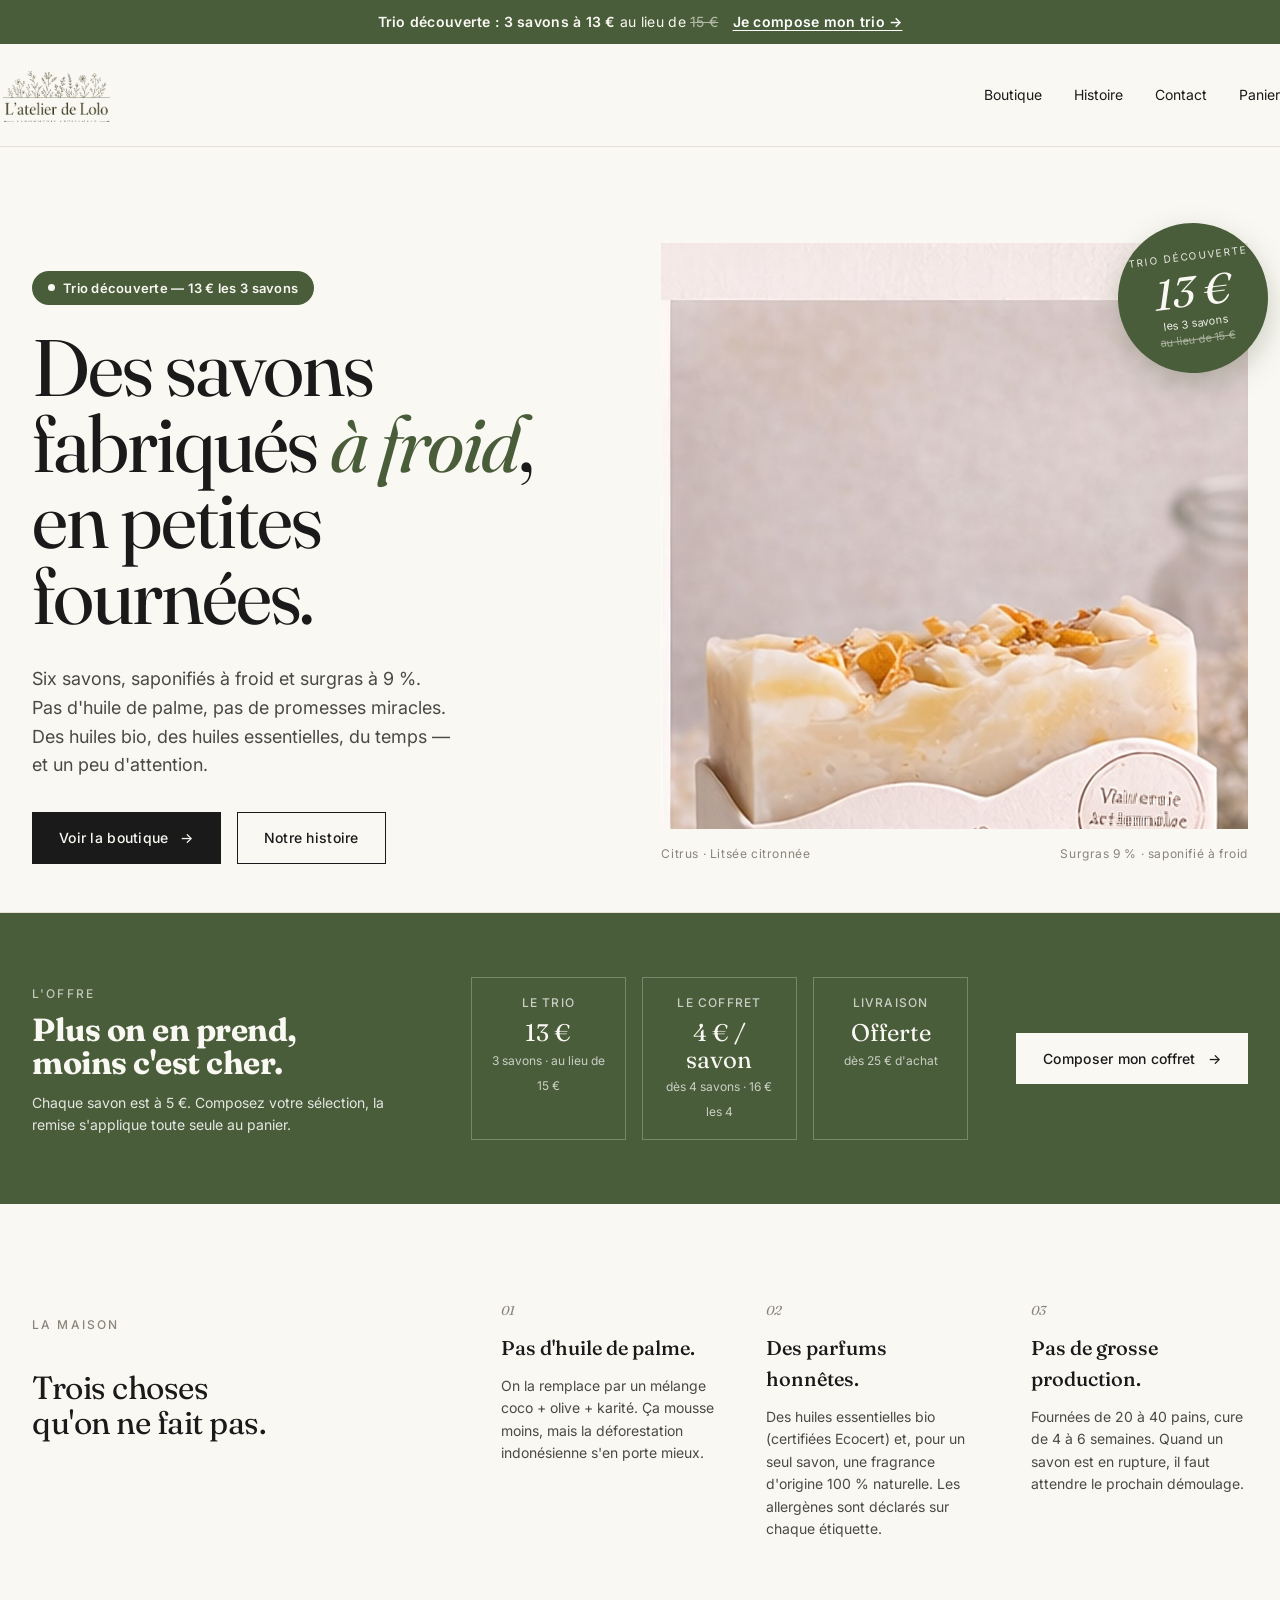
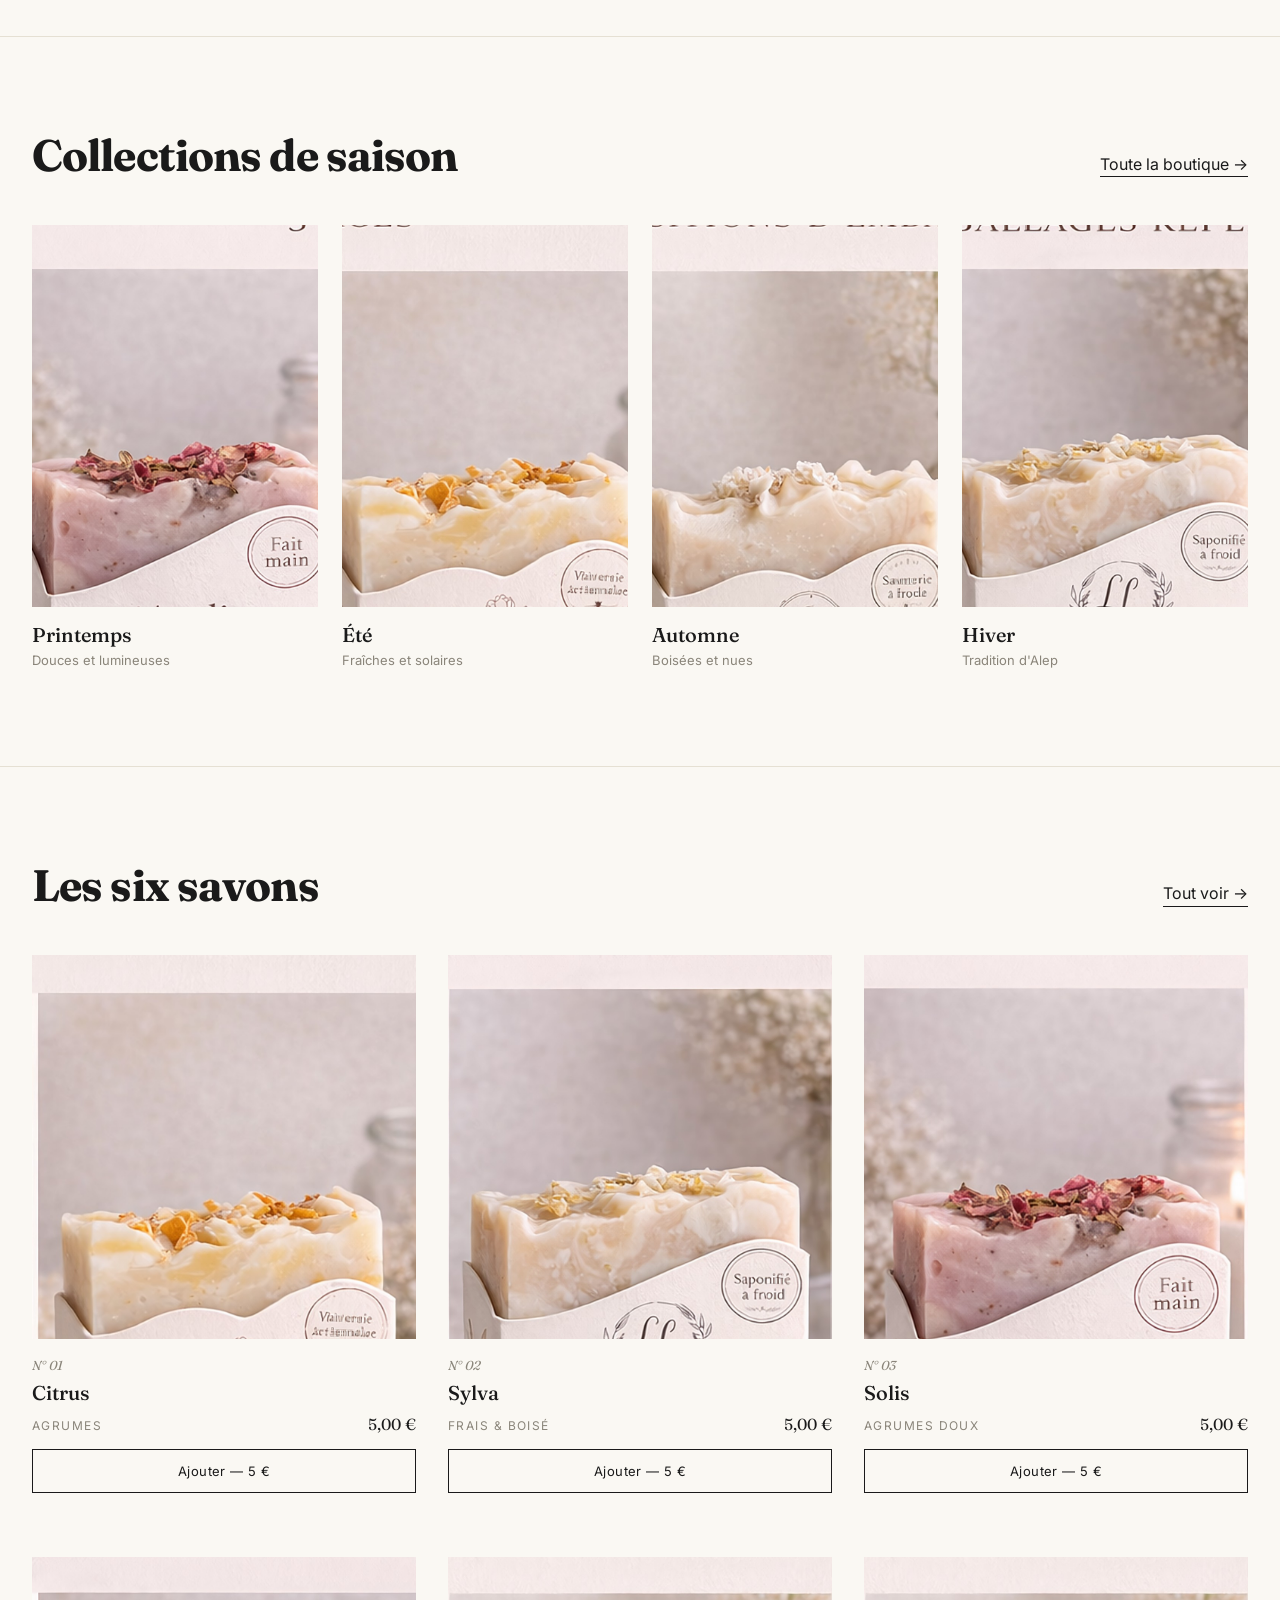
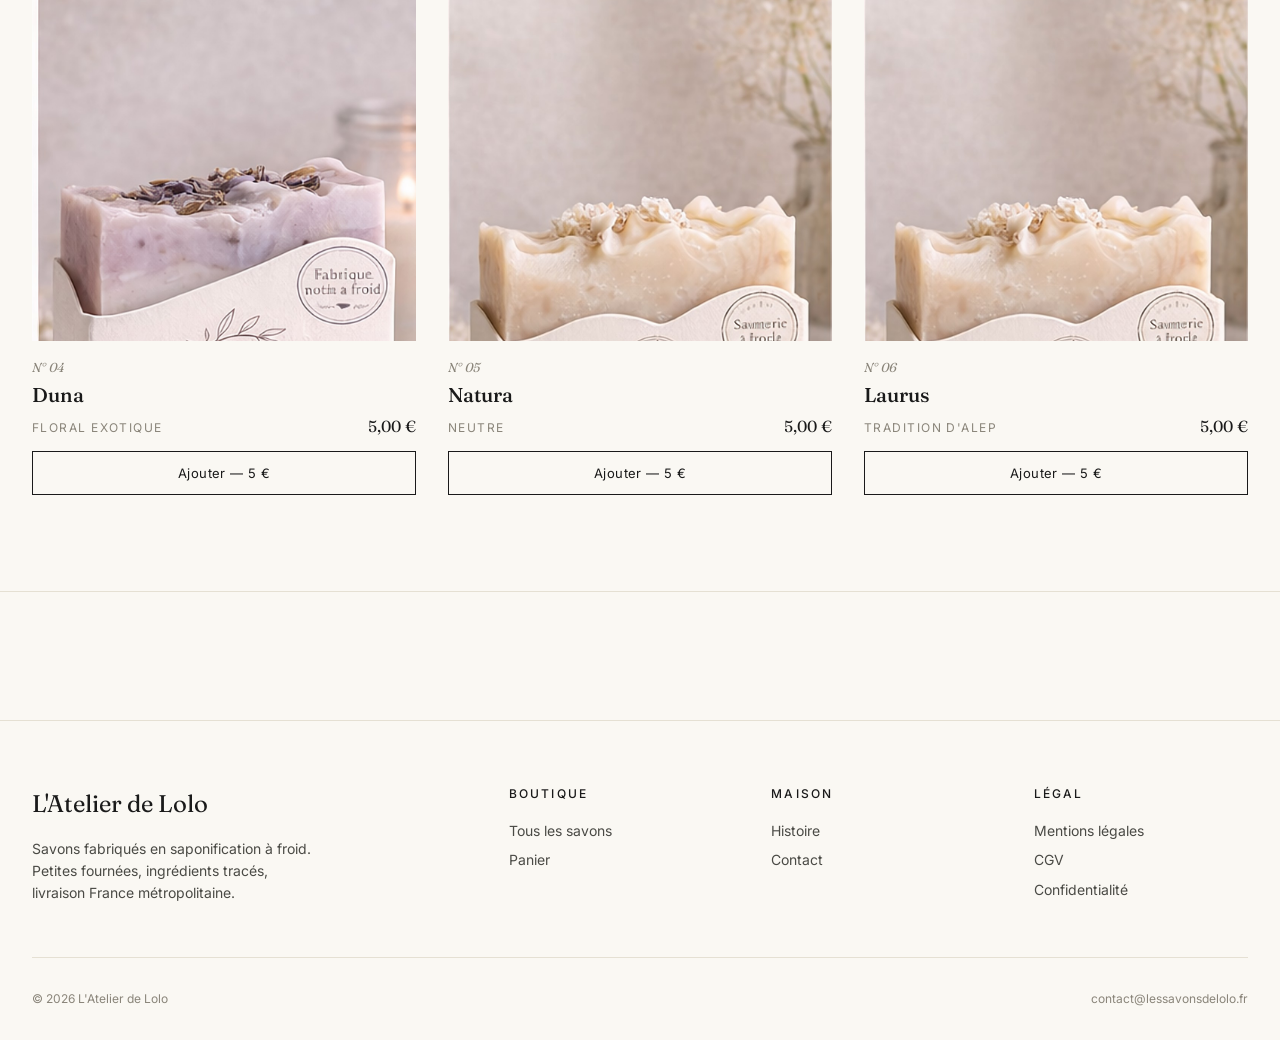
==== index.html @ ad048e5c "Refonte complète : L'Atelier de Lolo, site e-commerce multi-pages - Marque renommée L'Atelier de Lol" ====
<!DOCTYPE html>
<html lang="fr">
<head>
    <meta charset="UTF-8">
    <meta http-equiv="Cache-Control" content="no-cache, no-store, must-revalidate">
    <meta http-equiv="Pragma" content="no-cache">
    <meta http-equiv="Expires" content="0">
    <meta name="viewport" content="width=device-width, initial-scale=1.0">
    <title>L'Atelier de Lolo — Savons fabriqués à froid</title>
    <meta name="description" content="Savons artisanaux fabriqués en saponification à froid, en petites fournées. Ingrédients bio, sans huile de palme.">
    <link rel="preconnect" href="https://fonts.googleapis.com">
    <link rel="preconnect" href="https://fonts.gstatic.com" crossorigin>
    <link href="https://fonts.googleapis.com/css2?family=Fraunces:ital,wght@0,400;0,500;1,400&family=Inter:wght@400;500&display=swap" rel="stylesheet">
    <link rel="stylesheet" href="css/style.css?v=6">
</head>
<body>

    <header class="site-header">
        <div class="wrap site-header__inner">
            <a href="index.html" class="brand" aria-label="L'Atelier de Lolo, accueil"><img src="images/brand/logo-horizontal-rgba.png" alt="L'Atelier de Lolo — Savonnerie artisanale"></a>

            <nav class="main-nav" id="mainNav">
                <a href="boutique.html">Boutique</a>
                <a href="histoire.html">Histoire</a>
                <a href="contact.html">Contact</a>
                <a href="panier.html" class="cart-link">
                    Panier <span class="cart-link__count" data-count="0">0</span>
                </a>
            </nav>
            <button class="nav-burger" aria-label="Menu" aria-expanded="false">
                <span></span><span></span><span></span>
            </button>
        </div>
    </header>

    <main>

        <section class="hero">
            <div class="wrap hero__grid">
                <div class="hero__text">
                    <span class="hero__promo">Trio découverte — 13 € les 3 savons</span>
                    <h1 class="hero__title">Des savons<br>fabriqués <em>à froid</em>,<br>en petites fournées.</h1>
                    <p class="hero__sub">
                        Six savons, saponifiés à froid et surgras à 9 %. Pas d'huile de palme,
                        pas de promesses miracles. Des huiles bio, des huiles essentielles,
                        du temps — et un peu d'attention.
                    </p>
                    <div class="hero__cta">
                        <a href="boutique.html" class="btn btn-primary arrow-right">Voir la boutique</a>
                        <a href="histoire.html" class="btn btn-ghost">Notre histoire</a>
                    </div>
                </div>
                <figure class="hero__visual">
                    <img class="hero__photo" src="images/produits/agrumes.jpg" alt="Savon artisanal, packaging bandeau crème">
                    <a class="hero__sticker" href="boutique.html" aria-label="Trio découverte 13 € — composer mon trio">
                        <span class="hero__sticker-strip">Trio découverte</span>
                        <span class="hero__sticker-price">13 €</span>
                        <span class="hero__sticker-sub">les 3 savons<br><s>au lieu de 15 €</s></span>
                    </a>
                    <figcaption class="hero__caption">
                        <span>Citrus · Litsée citronnée</span>
                        <span>Surgras 9 % · saponifié à froid</span>
                    </figcaption>
                </figure>
            </div>
        </section>

        <section class="offer">
            <div class="wrap offer__inner">
                <div>
                    <span class="eyebrow">L'offre</span>
                    <h2>Plus on en prend,<br>moins c'est cher.</h2>
                    <p>Chaque savon est à 5 €. Composez votre sélection, la remise s'applique toute seule au panier.</p>
                </div>
                <ul class="offer__tiers">
                    <li><strong>Le trio</strong><span>13 €</span><small>3 savons · au lieu de 15 €</small></li>
                    <li><strong>Le coffret</strong><span>4 € / savon</span><small>dès 4 savons · 16 € les 4</small></li>
                    <li><strong>Livraison</strong><span>Offerte</span><small>dès 25 € d'achat</small></li>
                </ul>
                <a href="boutique.html" class="btn btn-primary arrow-right">Composer mon coffret</a>
            </div>
        </section>

        <section class="manifesto">
            <div class="wrap manifesto__grid">
                <div class="manifesto__title">
                    <span class="eyebrow">La maison</span><br><br>
                    Trois choses<br>qu'on ne fait pas.
                </div>
                <div class="manifesto__list">
                    <div class="manifesto__item reveal">
                        <span class="num">01</span>
                        <h3>Pas d'huile de palme.</h3>
                        <p>On la remplace par un mélange coco + olive + karité. Ça mousse moins, mais la déforestation indonésienne s'en porte mieux.</p>
                    </div>
                    <div class="manifesto__item reveal">
                        <span class="num">02</span>
                        <h3>Des parfums honnêtes.</h3>
                        <p>Des huiles essentielles bio (certifiées Ecocert) et, pour un seul savon, une fragrance d'origine 100 % naturelle. Les allergènes sont déclarés sur chaque étiquette.</p>
                    </div>
                    <div class="manifesto__item reveal">
                        <span class="num">03</span>
                        <h3>Pas de grosse production.</h3>
                        <p>Fournées de 20 à 40 pains, cure de 4 à 6 semaines. Quand un savon est en rupture, il faut attendre le prochain démoulage.</p>
                    </div>
                </div>
            </div>
        </section>

        <section class="collections">
            <div class="wrap">
                <div class="section-head">
                    <h2 class="section-head__title">Collections de saison</h2>
                    <a href="boutique.html" class="btn-link arrow-right">Toute la boutique</a>
                </div>
                <div class="collections__grid">
                    <a class="collection-card" href="boutique.html?collection=printemps">
                        <div class="collection-card__photo"><img src="images/produits/rose-geranium.jpg" alt="Collection Printemps"></div>
                        <h3>Printemps</h3>
                        <p>Douces et lumineuses</p>
                    </a>
                    <a class="collection-card" href="boutique.html?collection=ete">
                        <div class="collection-card__photo"><img src="images/produits/agrumes.jpg" alt="Collection Été"></div>
                        <h3>Été</h3>
                        <p>Fraîches et solaires</p>
                    </a>
                    <a class="collection-card" href="boutique.html?collection=automne">
                        <div class="collection-card__photo"><img src="images/produits/fleur-coton.jpg" alt="Collection Automne"></div>
                        <h3>Automne</h3>
                        <p>Boisées et nues</p>
                    </a>
                    <a class="collection-card" href="boutique.html?collection=hiver">
                        <div class="collection-card__photo"><img src="images/produits/litsee-citronnee.jpg" alt="Collection Hiver"></div>
                        <h3>Hiver</h3>
                        <p>Tradition d'Alep</p>
                    </a>
                </div>
            </div>
        </section>

        <section class="shop-preview">
            <div class="wrap">
                <div class="section-head">
                    <h2 class="section-head__title">Les six savons</h2>
                    <a href="boutique.html" class="btn-link arrow-right">Tout voir</a>
                </div>
                <div class="products" id="homeProducts">
                    <!-- Injecté par JS -->
                </div>
            </div>
        </section>

    </main>

    <footer class="site-footer">
        <div class="wrap">
            <div class="site-footer__top">
                <div>
                    <div class="site-footer__brand">L'Atelier de Lolo</div>
                    <p class="site-footer__about">
                        Savons fabriqués en saponification à froid. Petites fournées,
                        ingrédients tracés, livraison France métropolitaine.
                    </p>
                </div>
                <div>
                    <h4>Boutique</h4>
                    <ul>
                        <li><a href="boutique.html">Tous les savons</a></li>
                        <li><a href="panier.html">Panier</a></li>
                    </ul>
                </div>
                <div>
                    <h4>Maison</h4>
                    <ul>
                        <li><a href="histoire.html">Histoire</a></li>
                        <li><a href="contact.html">Contact</a></li>
                    </ul>
                </div>
                <div>
                    <h4>Légal</h4>
                    <ul>
                        <li><a href="mentions-legales.html">Mentions légales</a></li>
                        <li><a href="cgv.html">CGV</a></li>
                        <li><a href="confidentialite.html">Confidentialité</a></li>
                    </ul>
                </div>
            </div>
            <div class="site-footer__bottom">
                <span>© 2026 L'Atelier de Lolo</span>
                <div class="site-footer__legal">
                    <a href="mailto:contact@lessavonsdelolo.fr">contact@lessavonsdelolo.fr</a>
                </div>
            </div>
        </div>
    </footer>

    <script src="js/products.js?v=6"></script>
    <script src="js/cart.js?v=6"></script>
    <script src="js/main.js?v=6"></script>
    <script>
        // Afficher les six savons sur l'accueil
        const container = document.getElementById('homeProducts');
        if (container) {
            container.innerHTML = Object.values(LSL.products).map(p => `
                    <article class="product">
                        <a class="product__link" href="produit.html?id=${p.id}">
                            <div class="product__photo">
                                <img src="${p.photo}" alt="${p.name}">
                            </div>
                            <div class="product__num">N° ${p.num}</div>
                            <div class="product__name">${p.name}</div>
                            <div class="product__meta">
                                <span class="product__cat">${p.categoryLabel}</span>
                                <span class="product__price">${LSL.formatPrice(p.price)}</span>
                            </div>
                        </a>
                        <button class="product__add" data-add="${p.id}">Ajouter — 5 €</button>
                    </article>
                `).join('');

            container.addEventListener('click', (e) => {
                const btn = e.target.closest('.product__add');
                if (!btn) return;
                const prod = LSL.products[btn.dataset.add];
                LSL.Cart.add(btn.dataset.add, 1);
                LSL.toast(`${prod.name} ajouté au panier`);
                btn.classList.add('is-added');
                btn.textContent = 'Ajouté ✓';
                setTimeout(() => { btn.classList.remove('is-added'); btn.textContent = 'Ajouter — 5 €'; }, 1400);
            });
        }
    </script>

</body>
</html>
---- css/style.css ----
/* ============================================================
   Les Savons de Lolo — feuille de style
   Direction: éditoriale, sobre, beaucoup d'espace, une seule typo
   ============================================================ */

:root {
    /* Palette — tons crème + accent vert mousse profond */
    --bg: #FAF8F3;
    --bg-alt: #F1EDE3;
    --bg-card: #FFFFFF;
    --border: #E5E0D3;
    --border-strong: #1A1A1A;

    --ink: #1A1A1A;
    --ink-soft: #4A4A45;
    --ink-mute: #8A857A;

    --accent: #4A5D3A;
    --accent-soft: #6B7E5B;

    --danger: #A8442B;

    /* Typographie — une seule famille serif éditoriale + une mono pour les numéros */
    --serif: 'Fraunces', 'Cormorant Garamond', Georgia, 'Times New Roman', serif;
    --sans: 'Inter', -apple-system, BlinkMacSystemFont, 'Helvetica Neue', Arial, sans-serif;

    /* Échelle typographique */
    --fs-12: 0.75rem;
    --fs-13: 0.8125rem;
    --fs-14: 0.875rem;
    --fs-16: 1rem;
    --fs-18: 1.125rem;
    --fs-20: 1.25rem;
    --fs-24: 1.5rem;
    --fs-32: 2rem;
    --fs-44: 2.75rem;
    --fs-60: 3.75rem;
    --fs-80: 5rem;

    /* Espacements */
    --s-4: 0.25rem;
    --s-8: 0.5rem;
    --s-12: 0.75rem;
    --s-16: 1rem;
    --s-24: 1.5rem;
    --s-32: 2rem;
    --s-48: 3rem;
    --s-64: 4rem;
    --s-96: 6rem;
    --s-128: 8rem;

    --container: 1320px;
    --container-narrow: 760px;
}

/* Reset minimal */
*, *::before, *::after { box-sizing: border-box; margin: 0; padding: 0; }
html { font-size: 16px; scroll-behavior: smooth; }
body {
    font-family: var(--sans);
    color: var(--ink);
    background: var(--bg);
    font-size: var(--fs-16);
    line-height: 1.55;
    -webkit-font-smoothing: antialiased;
    text-rendering: optimizeLegibility;
}
img { max-width: 100%; height: auto; display: block; }
a { color: inherit; text-decoration: none; }
button { font: inherit; cursor: pointer; border: none; background: none; color: inherit; }
input, textarea, select { font: inherit; color: inherit; }
ul, ol { list-style: none; }

::selection { background: var(--ink); color: var(--bg); }

/* ========== Conteneurs & utilitaires ========== */
.wrap {
    max-width: var(--container);
    margin: 0 auto;
    padding: 0 var(--s-32);
}
.wrap-narrow {
    max-width: var(--container-narrow);
    margin: 0 auto;
    padding: 0 var(--s-32);
}
@media (max-width: 720px) {
    .wrap, .wrap-narrow { padding: 0 var(--s-24); }
}

.eyebrow {
    font-family: var(--sans);
    font-size: var(--fs-12);
    font-weight: 500;
    letter-spacing: 0.18em;
    text-transform: uppercase;
    color: var(--ink-mute);
}

.serif {
    font-family: var(--serif);
    font-weight: 400;
    letter-spacing: -0.01em;
}

.lede {
    font-family: var(--serif);
    font-size: var(--fs-24);
    line-height: 1.45;
    color: var(--ink-soft);
    font-weight: 400;
}

.rule {
    height: 1px;
    background: var(--border);
    border: 0;
    margin: var(--s-64) 0;
}

/* ========== Boutons ========== */
.btn {
    display: inline-flex;
    align-items: center;
    gap: var(--s-8);
    padding: 14px 26px;
    font-size: var(--fs-14);
    font-weight: 500;
    letter-spacing: 0.02em;
    transition: background 0.2s ease, color 0.2s ease, border-color 0.2s ease;
    border: 1px solid transparent;
    cursor: pointer;
}
.btn-primary {
    background: var(--ink);
    color: var(--bg);
}
.btn-primary:hover {
    background: var(--accent);
}
.btn-ghost {
    background: transparent;
    color: var(--ink);
    border-color: var(--ink);
}
.btn-ghost:hover {
    background: var(--ink);
    color: var(--bg);
}
.btn-link {
    background: none;
    padding: 0;
    color: var(--ink);
    border-bottom: 1px solid var(--ink);
    border-radius: 0;
    transition: opacity 0.2s ease;
}
.btn-link:hover { opacity: 0.6; }

.btn-block { width: 100%; justify-content: center; }

.arrow-right::after {
    content: '→';
    margin-left: var(--s-4);
    display: inline-block;
    transition: transform 0.2s ease;
}
.arrow-right:hover::after {
    transform: translateX(4px);
}

/* ========== Header ========== */
.site-header {
    position: sticky;
    top: 0;
    z-index: 100;
    background: var(--bg);
    border-bottom: 1px solid var(--border);
}
.site-header__inner {
    display: flex;
    align-items: center;
    justify-content: space-between;
    padding: var(--s-24) 0;
}
.brand {
    font-family: var(--serif);
    font-size: var(--fs-20);
    font-weight: 500;
    letter-spacing: -0.01em;
    color: var(--ink);
}
.brand small {
    display: block;
    font-family: var(--sans);
    font-size: 10px;
    letter-spacing: 0.2em;
    text-transform: uppercase;
    color: var(--ink-mute);
    margin-top: 2px;
}
.brand img {
    height: 54px;
    width: auto;
    display: block;
}
@media (max-width: 560px) {
    .brand img { height: 42px; }
}
.main-nav {
    display: flex;
    align-items: center;
    gap: var(--s-32);
}
.main-nav a {
    font-size: var(--fs-14);
    color: var(--ink);
    padding: var(--s-8) 0;
    position: relative;
    transition: color 0.2s ease;
}
.main-nav a:hover { color: var(--accent); }
.main-nav a.is-active::after {
    content: '';
    position: absolute;
    left: 0; right: 0; bottom: 2px;
    height: 1px;
    background: var(--ink);
}
.cart-link {
    display: inline-flex;
    align-items: center;
    gap: var(--s-8);
    font-size: var(--fs-14);
}
.cart-link__count {
    display: inline-flex;
    align-items: center;
    justify-content: center;
    min-width: 22px;
    height: 22px;
    padding: 0 6px;
    border-radius: 999px;
    background: var(--ink);
    color: var(--bg);
    font-size: var(--fs-12);
    font-weight: 500;
}
.cart-link__count[data-count="0"] { display: none; }
.nav-burger {
    display: none;
    width: 28px;
    height: 28px;
    flex-direction: column;
    justify-content: center;
    align-items: center;
    gap: 5px;
}
.nav-burger span {
    width: 20px;
    height: 1px;
    background: var(--ink);
}

@media (max-width: 900px) {
    .main-nav {
        position: fixed;
        inset: 0;
        background: var(--bg);
        flex-direction: column;
        justify-content: center;
        gap: var(--s-32);
        transform: translateX(100%);
        transition: transform 0.3s ease;
    }
    .main-nav.is-open { transform: translateX(0); }
    .main-nav a { font-size: var(--fs-20); font-family: var(--serif); }
    .nav-burger { display: flex; z-index: 110; position: relative; }
    .nav-burger.is-open span:nth-child(1) { transform: translateY(6px) rotate(45deg); }
    .nav-burger.is-open span:nth-child(2) { opacity: 0; }
    .nav-burger.is-open span:nth-child(3) { transform: translateY(-6px) rotate(-45deg); }
}

/* ========== Footer ========== */
.site-footer {
    border-top: 1px solid var(--border);
    margin-top: var(--s-128);
    padding: var(--s-64) 0 var(--s-32);
    font-size: var(--fs-14);
    color: var(--ink-soft);
}
.site-footer__top {
    display: grid;
    grid-template-columns: 2fr 1fr 1fr 1fr;
    gap: var(--s-48);
    padding-bottom: var(--s-48);
    border-bottom: 1px solid var(--border);
}
.site-footer__brand {
    font-family: var(--serif);
    font-size: var(--fs-24);
    color: var(--ink);
    margin-bottom: var(--s-16);
}
.site-footer__about {
    max-width: 32ch;
}
.site-footer h4 {
    font-family: var(--sans);
    font-size: var(--fs-12);
    font-weight: 500;
    letter-spacing: 0.18em;
    text-transform: uppercase;
    color: var(--ink);
    margin-bottom: var(--s-16);
}
.site-footer ul li {
    margin-bottom: var(--s-8);
}
.site-footer ul a:hover { color: var(--accent); }
.site-footer__bottom {
    padding-top: var(--s-32);
    display: flex;
    justify-content: space-between;
    font-size: var(--fs-12);
    color: var(--ink-mute);
    flex-wrap: wrap;
    gap: var(--s-16);
}
.site-footer__legal {
    display: flex;
    gap: var(--s-24);
    flex-wrap: wrap;
}
.site-footer__legal a:hover { color: var(--ink); }

@media (max-width: 900px) {
    .site-footer__top {
        grid-template-columns: 1fr 1fr;
        gap: var(--s-32);
    }
}
@media (max-width: 560px) {
    .site-footer__top { grid-template-columns: 1fr; }
}

/* ============================================================
   CONVERSION — bandeau, offre, relances panier
   ============================================================ */
.announce {
    background: var(--accent);
    color: #FAF8F3;
    text-align: center;
    font-size: var(--fs-14);
    letter-spacing: 0.02em;
    padding: 12px 16px;
    line-height: 1.4;
}
.announce strong { font-weight: 600; }
.announce s { opacity: 0.6; font-weight: 400; }
.announce a {
    color: #fff;
    font-weight: 600;
    text-decoration: underline;
    text-underline-offset: 3px;
    margin-left: 10px;
    white-space: nowrap;
}
@media (max-width: 560px) {
    .announce { font-size: var(--fs-13); padding: 10px 14px; }
    .announce a { margin-left: 6px; display: inline-block; }
}

/* Pastille promo dans le hero */
.hero__promo {
    display: inline-flex;
    align-items: center;
    gap: 8px;
    background: var(--accent);
    color: #FAF8F3;
    border-radius: 999px;
    padding: 7px 16px;
    font-size: var(--fs-13);
    font-weight: 600;
    letter-spacing: 0.02em;
    margin-bottom: var(--s-24);
}
.hero__promo::before {
    content: '';
    width: 7px; height: 7px;
    border-radius: 50%;
    background: #FAF8F3;
}

/* Bande offre (accueil) */
.offer {
    background: var(--accent);
    color: #FAF8F3;
    padding: var(--s-64) 0;
}
.offer__inner {
    display: grid;
    grid-template-columns: 1.1fr 1.4fr auto;
    gap: var(--s-48);
    align-items: center;
}
.offer .eyebrow { color: rgba(255,255,255,0.65); }
.offer h2 {
    font-family: var(--serif);
    font-size: var(--fs-32);
    line-height: 1.05;
    letter-spacing: -0.015em;
    margin: var(--s-8) 0 var(--s-12);
}
.offer p { font-size: var(--fs-14); color: rgba(255,255,255,0.85); line-height: 1.6; }
.offer__tiers {
    display: grid;
    grid-template-columns: repeat(3, 1fr);
    gap: var(--s-16);
}
.offer__tiers li {
    border: 1px solid rgba(255,255,255,0.25);
    padding: var(--s-16);
    text-align: center;
}
.offer__tiers strong {
    display: block;
    font-size: var(--fs-12);
    letter-spacing: 0.1em;
    text-transform: uppercase;
    color: rgba(255,255,255,0.7);
    margin-bottom: var(--s-8);
    font-weight: 500;
}
.offer__tiers span {
    display: block;
    font-family: var(--serif);
    font-size: var(--fs-24);
    line-height: 1.1;
}
.offer__tiers small { font-size: var(--fs-12); color: rgba(255,255,255,0.7); }
.offer .btn-primary { background: #FAF8F3; color: var(--ink); border-color: #FAF8F3; white-space: nowrap; }
.offer .btn-primary:hover { background: #fff; }
@media (max-width: 980px) {
    .offer__inner { grid-template-columns: 1fr; gap: var(--s-24); }
    .offer { padding: var(--s-48) 0; }
}
@media (max-width: 560px) {
    .offer__tiers { grid-template-columns: 1fr; }
}

/* Relance panier */
.cart-nudge {
    margin-top: var(--s-24);
    padding: var(--s-12) var(--s-16);
    background: var(--bg-alt);
    border-left: 2px solid var(--accent);
    font-size: var(--fs-13);
    color: var(--ink);
}
.cart__row--offer { color: var(--accent); }
.cart__row--offer span:last-child { font-weight: 500; }

/* ============================================================
   ACCUEIL
   ============================================================ */

/* Hero */
.hero {
    padding: var(--s-96) 0 var(--s-48);
    border-bottom: 1px solid var(--border);
}
.hero__grid {
    display: grid;
    grid-template-columns: 1fr 1.1fr;
    gap: var(--s-96);
    align-items: end;
}
.hero__title {
    font-family: var(--serif);
    font-weight: 400;
    font-size: clamp(var(--fs-44), 7vw, var(--fs-80));
    line-height: 0.95;
    letter-spacing: -0.025em;
    color: var(--ink);
}
.hero__title em {
    font-style: italic;
    color: var(--accent);
}
.hero__sub {
    margin-top: var(--s-32);
    max-width: 38ch;
    font-size: var(--fs-18);
    color: var(--ink-soft);
    line-height: 1.6;
}
.hero__cta {
    margin-top: var(--s-32);
    display: flex;
    gap: var(--s-16);
    flex-wrap: wrap;
}
.hero__visual {
    position: relative;
}
.hero__visual { position: relative; }
.hero__photo {
    aspect-ratio: 1/1;
    background: var(--bg-alt);
    object-fit: cover;
    width: 100%;
}

/* Sticker promo rond sur la photo */
.hero__sticker {
    position: absolute;
    top: -20px;
    right: -20px;
    width: 150px;
    height: 150px;
    border-radius: 50%;
    background: var(--accent);
    color: #FAF8F3;
    display: flex;
    flex-direction: column;
    align-items: center;
    justify-content: center;
    text-align: center;
    padding: 12px;
    transform: rotate(-7deg);
    box-shadow: 0 10px 28px rgba(74,93,58,0.28);
    z-index: 4;
    transition: transform 0.3s ease;
}
.hero__sticker:hover { transform: rotate(-3deg) scale(1.04); }
.hero__sticker-strip {
    font-family: var(--sans);
    font-size: 10px;
    letter-spacing: 0.18em;
    text-transform: uppercase;
    opacity: 0.92;
}
.hero__sticker-price {
    font-family: var(--serif);
    font-style: italic;
    font-size: 42px;
    line-height: 1;
    margin: 6px 0 4px;
}
.hero__sticker-sub {
    font-family: var(--sans);
    font-size: 11px;
    line-height: 1.4;
    opacity: 0.92;
}
.hero__sticker-sub s { opacity: 0.6; }

@media (max-width: 560px) {
    .hero__sticker { width: 120px; height: 120px; top: -10px; right: -10px; }
    .hero__sticker-price { font-size: 32px; }
}
.hero__caption {
    margin-top: var(--s-16);
    display: flex;
    justify-content: space-between;
    font-size: var(--fs-12);
    color: var(--ink-mute);
    letter-spacing: 0.05em;
}

@media (max-width: 900px) {
    .hero__grid { grid-template-columns: 1fr; gap: var(--s-48); }
    .hero { padding: var(--s-48) 0; }
}

/* Manifeste / valeurs */
.manifesto {
    padding: var(--s-96) 0;
    border-bottom: 1px solid var(--border);
}
.manifesto__grid {
    display: grid;
    grid-template-columns: 1fr 2fr;
    gap: var(--s-96);
}
.manifesto__title {
    font-family: var(--serif);
    font-size: var(--fs-32);
    line-height: 1.1;
    letter-spacing: -0.015em;
}
.manifesto__list {
    display: grid;
    grid-template-columns: repeat(3, 1fr);
    gap: var(--s-48);
}
.manifesto__item h3 {
    font-family: var(--serif);
    font-size: var(--fs-20);
    font-weight: 500;
    margin-bottom: var(--s-12);
}
.manifesto__item p {
    font-size: var(--fs-14);
    color: var(--ink-soft);
    line-height: 1.6;
}
.manifesto__item .num {
    font-family: var(--serif);
    font-style: italic;
    font-size: var(--fs-13);
    color: var(--ink-mute);
    display: block;
    margin-bottom: var(--s-12);
}

@media (max-width: 900px) {
    .manifesto__grid { grid-template-columns: 1fr; gap: var(--s-32); }
    .manifesto__list { grid-template-columns: 1fr; gap: var(--s-32); }
    .manifesto { padding: var(--s-48) 0; }
}

/* Aperçu boutique sur l'accueil */
.shop-preview {
    padding: var(--s-96) 0;
    border-bottom: 1px solid var(--border);
}
.section-head {
    display: flex;
    justify-content: space-between;
    align-items: end;
    margin-bottom: var(--s-48);
    gap: var(--s-32);
    flex-wrap: wrap;
}
.section-head__title {
    font-family: var(--serif);
    font-size: var(--fs-44);
    line-height: 1;
    letter-spacing: -0.02em;
}

/* Collections de saison (accueil) */
.collections {
    padding: var(--s-96) 0;
    border-bottom: 1px solid var(--border);
}
.collections__grid {
    display: grid;
    grid-template-columns: repeat(4, 1fr);
    gap: var(--s-24);
}
.collection-card {
    display: block;
    color: var(--ink);
}
.collection-card__photo {
    aspect-ratio: 3/4;
    overflow: hidden;
    background: var(--bg-alt);
    margin-bottom: var(--s-12);
}
.collection-card__photo img {
    width: 100%;
    height: 100%;
    object-fit: cover;
    transition: transform 0.6s ease;
    filter: saturate(0.95);
}
.collection-card:hover .collection-card__photo img { transform: scale(1.04); }
.collection-card h3 {
    font-family: var(--serif);
    font-size: var(--fs-20);
    font-weight: 500;
}
.collection-card p {
    font-size: var(--fs-13);
    color: var(--ink-mute);
}
@media (max-width: 900px) {
    .collections { padding: var(--s-48) 0; }
    .collections__grid { grid-template-columns: repeat(2, 1fr); gap: var(--s-16); }
}

/* ============================================================
   BOUTIQUE — Grille produits
   ============================================================ */
.shop {
    padding: var(--s-64) 0 var(--s-96);
}
.shop__head {
    margin-bottom: var(--s-48);
    display: grid;
    grid-template-columns: 2fr 1fr;
    gap: var(--s-48);
    align-items: end;
    padding-bottom: var(--s-32);
    border-bottom: 1px solid var(--border);
}
.shop__head h1 {
    font-family: var(--serif);
    font-size: var(--fs-60);
    line-height: 0.95;
    letter-spacing: -0.025em;
}
.shop__head p {
    color: var(--ink-soft);
    max-width: 40ch;
}
.filters {
    display: flex;
    gap: var(--s-24);
    flex-wrap: wrap;
    margin-bottom: var(--s-48);
    padding-bottom: var(--s-24);
    border-bottom: 1px solid var(--border);
}
.filter {
    font-size: var(--fs-13);
    letter-spacing: 0.05em;
    color: var(--ink-mute);
    padding: 4px 0;
    border-bottom: 1px solid transparent;
    transition: color 0.2s ease, border-color 0.2s ease;
}
.filter:hover { color: var(--ink); }
.filter.is-active {
    color: var(--ink);
    border-bottom-color: var(--ink);
}

.products {
    display: grid;
    grid-template-columns: repeat(3, 1fr);
    gap: var(--s-64) var(--s-32);
}
@media (max-width: 900px) {
    .products { grid-template-columns: repeat(2, 1fr); gap: var(--s-48) var(--s-24); }
    .shop__head { grid-template-columns: 1fr; }
    .shop__head h1 { font-size: var(--fs-44); }
}
@media (max-width: 560px) {
    .products { grid-template-columns: 1fr; }
}

.product {
    display: block;
    color: var(--ink);
}
.product__link {
    display: block;
    color: inherit;
}
.product__add {
    width: 100%;
    margin-top: var(--s-12);
    padding: 11px;
    border: 1px solid var(--ink);
    background: transparent;
    color: var(--ink);
    font-size: var(--fs-13);
    letter-spacing: 0.03em;
    transition: background 0.2s ease, color 0.2s ease;
}
.product__add:hover { background: var(--ink); color: var(--bg); }
.product__add.is-added { background: var(--accent); color: #fff; border-color: var(--accent); }
.product__photo {
    aspect-ratio: 1/1;
    background: var(--bg-alt);
    overflow: hidden;
    margin-bottom: var(--s-16);
    position: relative;
}
.product__photo img {
    width: 100%;
    height: 100%;
    object-fit: cover;
    transition: transform 0.6s ease;
}
.product:hover .product__photo img { transform: scale(1.03); }
.product__num {
    font-family: var(--serif);
    font-style: italic;
    font-size: var(--fs-13);
    color: var(--ink-mute);
}
.product__name {
    font-family: var(--serif);
    font-size: var(--fs-20);
    font-weight: 500;
    margin: 2px 0 var(--s-4);
    letter-spacing: -0.005em;
}
.product__meta {
    display: flex;
    justify-content: space-between;
    align-items: baseline;
    font-size: var(--fs-13);
    color: var(--ink-soft);
}
.product__price {
    font-family: var(--serif);
    font-size: var(--fs-16);
    color: var(--ink);
}
.product__cat {
    font-size: var(--fs-12);
    letter-spacing: 0.12em;
    text-transform: uppercase;
    color: var(--ink-mute);
}

/* ============================================================
   FICHE PRODUIT
   ============================================================ */
.product-detail {
    padding: var(--s-64) 0 var(--s-96);
}
.breadcrumb {
    font-size: var(--fs-13);
    color: var(--ink-mute);
    margin-bottom: var(--s-32);
}
.breadcrumb a { color: var(--ink-soft); }
.breadcrumb a:hover { color: var(--ink); }
.breadcrumb span { color: var(--ink); }

.product-detail__grid {
    display: grid;
    grid-template-columns: 1.1fr 1fr;
    gap: var(--s-96);
    align-items: start;
}
.product-detail__photo {
    aspect-ratio: 1/1;
    background: var(--bg-alt);
    overflow: hidden;
}
.product-detail__photo img {
    width: 100%;
    height: 100%;
    object-fit: cover;
}
.product-detail__info { position: sticky; top: var(--s-96); }
.product-detail__num {
    font-family: var(--serif);
    font-style: italic;
    font-size: var(--fs-14);
    color: var(--ink-mute);
    margin-bottom: var(--s-8);
}
.product-detail__name {
    font-family: var(--serif);
    font-size: var(--fs-44);
    line-height: 1;
    letter-spacing: -0.02em;
    margin-bottom: var(--s-16);
}
.product-detail__price {
    font-family: var(--serif);
    font-size: var(--fs-24);
    margin-bottom: var(--s-4);
}
.product-detail__weight {
    font-size: var(--fs-13);
    color: var(--ink-mute);
    letter-spacing: 0.05em;
    margin-bottom: var(--s-32);
}
.product-detail__desc {
    font-size: var(--fs-16);
    color: var(--ink-soft);
    line-height: 1.65;
    margin-bottom: var(--s-32);
    max-width: 50ch;
}
.product-detail__buy {
    display: flex;
    gap: var(--s-16);
    align-items: stretch;
    margin-bottom: var(--s-32);
    flex-wrap: wrap;
}

.qty {
    display: inline-flex;
    align-items: center;
    border: 1px solid var(--ink);
}
.qty button {
    width: 44px;
    height: 48px;
    font-size: var(--fs-18);
    transition: background 0.2s ease, color 0.2s ease;
}
.qty button:hover { background: var(--ink); color: var(--bg); }
.qty input {
    width: 48px;
    height: 48px;
    text-align: center;
    border: 0;
    background: transparent;
    font-size: var(--fs-14);
    font-weight: 500;
    -moz-appearance: textfield;
    appearance: textfield;
}
.qty input::-webkit-inner-spin-button, .qty input::-webkit-outer-spin-button {
    -webkit-appearance: none; margin: 0;
}

.product-detail__add {
    flex: 1;
    min-width: 200px;
    min-height: 48px;
    background: var(--ink);
    color: var(--bg);
    font-size: var(--fs-14);
    letter-spacing: 0.05em;
    padding: 0 var(--s-24);
    transition: background 0.2s ease;
}
.product-detail__add:hover { background: var(--accent); }
.product-detail__add:disabled { background: var(--ink-mute); cursor: not-allowed; }

details.spec {
    border-top: 1px solid var(--border);
    padding: var(--s-16) 0;
}
details.spec[open] { padding-bottom: var(--s-16); }
details.spec:last-of-type { border-bottom: 1px solid var(--border); }
details.spec summary {
    list-style: none;
    cursor: pointer;
    display: flex;
    justify-content: space-between;
    align-items: center;
    font-family: var(--sans);
    font-size: var(--fs-13);
    letter-spacing: 0.12em;
    text-transform: uppercase;
    font-weight: 500;
}
details.spec summary::-webkit-details-marker { display: none; }
details.spec summary::after {
    content: '+';
    font-family: var(--serif);
    font-size: var(--fs-24);
    font-weight: 300;
    transition: transform 0.2s ease;
}
details.spec[open] summary::after { content: '−'; }
details.spec .spec__body {
    padding-top: var(--s-16);
    font-size: var(--fs-14);
    color: var(--ink-soft);
    line-height: 1.7;
}

@media (max-width: 900px) {
    .product-detail__grid { grid-template-columns: 1fr; gap: var(--s-32); }
    .product-detail__info { position: static; }
    .product-detail__name { font-size: var(--fs-32); }
}

/* ============================================================
   PANIER
   ============================================================ */
.cart {
    padding: var(--s-64) 0 var(--s-96);
}
.cart h1 {
    font-family: var(--serif);
    font-size: var(--fs-60);
    line-height: 0.95;
    letter-spacing: -0.025em;
    margin-bottom: var(--s-48);
}
.cart__grid {
    display: grid;
    grid-template-columns: 1.7fr 1fr;
    gap: var(--s-96);
    align-items: start;
}
.cart__list { border-top: 1px solid var(--border); }
.cart-line {
    display: grid;
    grid-template-columns: 96px 1fr auto auto;
    gap: var(--s-24);
    align-items: center;
    padding: var(--s-24) 0;
    border-bottom: 1px solid var(--border);
}
.cart-line__photo {
    width: 96px;
    aspect-ratio: 1;
    background: var(--bg-alt);
    overflow: hidden;
}
.cart-line__photo img { width: 100%; height: 100%; object-fit: cover; }
.cart-line__name {
    font-family: var(--serif);
    font-size: var(--fs-18);
    font-weight: 500;
    margin-bottom: var(--s-4);
}
.cart-line__meta {
    font-size: var(--fs-13);
    color: var(--ink-mute);
}
.cart-line__price {
    font-family: var(--serif);
    font-size: var(--fs-18);
}
.cart-line__remove {
    font-size: var(--fs-12);
    color: var(--ink-mute);
    text-decoration: underline;
    text-underline-offset: 3px;
    padding: var(--s-8);
}
.cart-line__remove:hover { color: var(--danger); }
.cart-line .qty button { width: 36px; height: 40px; font-size: var(--fs-16); }
.cart-line .qty input { width: 36px; height: 40px; }
.cart-empty {
    padding: var(--s-96) 0;
    text-align: center;
    color: var(--ink-soft);
}
.cart-empty p { margin-bottom: var(--s-24); font-size: var(--fs-18); }

.cart__summary {
    background: var(--bg-alt);
    padding: var(--s-32);
    position: sticky;
    top: var(--s-96);
}
.cart__summary h3 {
    font-family: var(--serif);
    font-size: var(--fs-20);
    font-weight: 500;
    margin-bottom: var(--s-24);
    letter-spacing: -0.005em;
}
.cart__row {
    display: flex;
    justify-content: space-between;
    padding: var(--s-12) 0;
    font-size: var(--fs-14);
    color: var(--ink-soft);
}
.cart__row--total {
    border-top: 1px solid var(--border-strong);
    margin-top: var(--s-12);
    padding-top: var(--s-16);
    font-family: var(--serif);
    font-size: var(--fs-20);
    color: var(--ink);
}

@media (max-width: 900px) {
    .cart__grid { grid-template-columns: 1fr; }
    .cart__summary { position: static; }
    .cart-line {
        grid-template-columns: 72px 1fr;
        grid-template-areas:
            "photo info"
            "photo price"
            "qty remove";
        column-gap: var(--s-16);
        row-gap: var(--s-12);
    }
    .cart-line__photo { grid-area: photo; width: 72px; }
    .cart-line__info { grid-area: info; }
    .cart-line__price { grid-area: price; justify-self: start; }
    .cart-line .qty { grid-area: qty; }
    .cart-line__remove { grid-area: remove; justify-self: end; }
}

/* ============================================================
   CHECKOUT
   ============================================================ */
.checkout {
    padding: var(--s-64) 0 var(--s-96);
}
.checkout h1 {
    font-family: var(--serif);
    font-size: var(--fs-44);
    line-height: 1;
    letter-spacing: -0.02em;
    margin-bottom: var(--s-12);
}
.checkout__sub { color: var(--ink-soft); margin-bottom: var(--s-48); }
.checkout__grid {
    display: grid;
    grid-template-columns: 1.5fr 1fr;
    gap: var(--s-64);
    align-items: start;
}

.form-section {
    margin-bottom: var(--s-48);
}
.form-section h2 {
    font-family: var(--sans);
    font-size: var(--fs-12);
    font-weight: 500;
    letter-spacing: 0.18em;
    text-transform: uppercase;
    color: var(--ink-mute);
    margin-bottom: var(--s-24);
    padding-bottom: var(--s-12);
    border-bottom: 1px solid var(--border);
}
.field {
    margin-bottom: var(--s-16);
}
.field label {
    display: block;
    font-size: var(--fs-12);
    letter-spacing: 0.05em;
    text-transform: uppercase;
    color: var(--ink-mute);
    margin-bottom: var(--s-8);
}
.field input,
.field textarea,
.field select {
    width: 100%;
    padding: 14px 16px;
    background: var(--bg-card);
    border: 1px solid var(--border);
    font-size: var(--fs-14);
    transition: border-color 0.2s ease;
}
.field input:focus,
.field textarea:focus,
.field select:focus {
    outline: none;
    border-color: var(--ink);
}
.field-row {
    display: grid;
    grid-template-columns: 1fr 1fr;
    gap: var(--s-16);
}
.choices {
    display: grid;
    gap: var(--s-12);
}
.choice {
    display: flex;
    gap: var(--s-12);
    padding: var(--s-16);
    border: 1px solid var(--border);
    cursor: pointer;
    transition: border-color 0.2s ease, background 0.2s ease;
}
.choice:has(input:checked) {
    border-color: var(--ink);
    background: var(--bg-card);
}
.choice input { margin-top: 4px; accent-color: var(--ink); }
.choice__body strong {
    display: block;
    font-family: var(--serif);
    font-size: var(--fs-16);
    font-weight: 500;
    margin-bottom: var(--s-4);
}
.choice__body small {
    color: var(--ink-soft);
    font-size: var(--fs-13);
    line-height: 1.5;
}

.checkout__summary {
    background: var(--bg-alt);
    padding: var(--s-32);
    position: sticky;
    top: var(--s-96);
}
.checkout__summary h3 {
    font-family: var(--serif);
    font-size: var(--fs-20);
    font-weight: 500;
    margin-bottom: var(--s-24);
}
.checkout__lines {
    border-top: 1px solid var(--border);
}
.checkout__line {
    display: grid;
    grid-template-columns: 60px 1fr auto;
    gap: var(--s-16);
    align-items: center;
    padding: var(--s-16) 0;
    border-bottom: 1px solid var(--border);
}
.checkout__line img {
    width: 60px;
    aspect-ratio: 1;
    object-fit: cover;
    background: var(--bg);
}
.checkout__line strong {
    font-family: var(--serif);
    font-size: var(--fs-14);
    font-weight: 500;
    display: block;
}
.checkout__line small {
    font-size: var(--fs-12);
    color: var(--ink-mute);
}
.checkout__line span {
    font-family: var(--serif);
    font-size: var(--fs-14);
}

@media (max-width: 900px) {
    .checkout__grid { grid-template-columns: 1fr; gap: var(--s-32); }
    .checkout__summary { position: static; }
}

/* Page confirmation */
.confirm {
    padding: var(--s-128) 0;
    text-align: center;
}
.confirm h1 {
    font-family: var(--serif);
    font-size: var(--fs-60);
    line-height: 0.95;
    letter-spacing: -0.025em;
    margin-bottom: var(--s-24);
}
.confirm p {
    max-width: 50ch;
    margin: 0 auto var(--s-16);
    color: var(--ink-soft);
}
.confirm__ref {
    display: inline-block;
    margin-top: var(--s-24);
    padding: var(--s-12) var(--s-24);
    background: var(--bg-alt);
    font-family: var(--serif);
    font-size: var(--fs-20);
    letter-spacing: 0.05em;
}
.confirm__iban {
    margin-top: var(--s-32);
    padding: var(--s-24);
    background: var(--bg-alt);
    max-width: 500px;
    margin-left: auto;
    margin-right: auto;
    text-align: left;
    font-size: var(--fs-14);
    line-height: 1.7;
}
.confirm__iban code {
    display: inline-block;
    background: var(--bg-card);
    padding: 4px 8px;
    border: 1px solid var(--border);
    font-family: 'SFMono-Regular', Consolas, monospace;
    margin-top: var(--s-4);
}

/* ============================================================
   HISTOIRE
   ============================================================ */
.story {
    padding: var(--s-96) 0 0;
}
.story__intro {
    max-width: 720px;
}
.story__intro .eyebrow { margin-bottom: var(--s-16); }
.story__intro h1 {
    font-family: var(--serif);
    font-size: clamp(var(--fs-44), 6vw, var(--fs-80));
    line-height: 0.95;
    letter-spacing: -0.025em;
    margin-bottom: var(--s-32);
}
.story__intro p {
    font-family: var(--serif);
    font-size: var(--fs-24);
    line-height: 1.45;
    color: var(--ink-soft);
}
.story__photo {
    margin: var(--s-96) 0;
}
.story__photo img {
    width: 100%;
    aspect-ratio: 16/9;
    object-fit: cover;
    background: var(--bg-alt);
}
.story__photo figcaption {
    margin-top: var(--s-12);
    font-size: var(--fs-12);
    color: var(--ink-mute);
    letter-spacing: 0.05em;
}
.story__body {
    max-width: 640px;
    margin: 0 auto;
}
.story__body h2 {
    font-family: var(--serif);
    font-size: var(--fs-32);
    line-height: 1.1;
    letter-spacing: -0.01em;
    margin: var(--s-48) 0 var(--s-16);
}
.story__body p {
    font-size: var(--fs-16);
    line-height: 1.7;
    color: var(--ink-soft);
    margin-bottom: var(--s-16);
}
.story__body strong { color: var(--ink); font-weight: 500; }
.story__steps {
    counter-reset: step;
    display: grid;
    gap: var(--s-32);
    margin: var(--s-32) 0;
}
.story__step {
    counter-increment: step;
    padding-top: var(--s-16);
    border-top: 1px solid var(--border);
}
.story__step::before {
    content: counter(step, decimal-leading-zero);
    font-family: var(--serif);
    font-style: italic;
    font-size: var(--fs-14);
    color: var(--ink-mute);
    display: block;
    margin-bottom: var(--s-8);
}
.story__step h3 {
    font-family: var(--serif);
    font-size: var(--fs-20);
    font-weight: 500;
    margin-bottom: var(--s-8);
}
.story__step p {
    font-size: var(--fs-14);
    color: var(--ink-soft);
    margin: 0;
}

/* ============================================================
   CONTACT
   ============================================================ */
.contact-page {
    padding: var(--s-64) 0 var(--s-96);
}
.contact-page__grid {
    display: grid;
    grid-template-columns: 1fr 1.2fr;
    gap: var(--s-96);
    align-items: start;
}
.contact-page h1 {
    font-family: var(--serif);
    font-size: var(--fs-60);
    line-height: 0.95;
    letter-spacing: -0.025em;
    margin-bottom: var(--s-24);
}
.contact-page__intro {
    font-family: var(--serif);
    font-size: var(--fs-20);
    line-height: 1.55;
    color: var(--ink-soft);
    margin-bottom: var(--s-32);
}
.contact-page__info dt {
    font-size: var(--fs-12);
    letter-spacing: 0.18em;
    text-transform: uppercase;
    color: var(--ink-mute);
    margin-top: var(--s-24);
    margin-bottom: var(--s-4);
}
.contact-page__info dd {
    font-family: var(--serif);
    font-size: var(--fs-18);
}
.contact-page__info dd a:hover { color: var(--accent); }

@media (max-width: 900px) {
    .contact-page__grid { grid-template-columns: 1fr; gap: var(--s-48); }
}

/* ============================================================
   PAGES LÉGALES
   ============================================================ */
.legal {
    padding: var(--s-64) 0 var(--s-96);
}
.legal__head {
    max-width: var(--container-narrow);
    margin: 0 auto var(--s-48);
}
.legal__head .eyebrow { display: block; margin-bottom: var(--s-12); }
.legal__head h1 {
    font-family: var(--serif);
    font-size: clamp(var(--fs-32), 5vw, var(--fs-60));
    line-height: 1;
    letter-spacing: -0.02em;
}
.legal__head p {
    margin-top: var(--s-16);
    color: var(--ink-mute);
    font-size: var(--fs-14);
}
.legal__body {
    max-width: var(--container-narrow);
    margin: 0 auto;
}
.legal__body h2 {
    font-family: var(--serif);
    font-size: var(--fs-24);
    letter-spacing: -0.01em;
    margin: var(--s-48) 0 var(--s-12);
    padding-top: var(--s-24);
    border-top: 1px solid var(--border);
}
.legal__body h2:first-child { border-top: 0; padding-top: 0; margin-top: 0; }
.legal__body h3 {
    font-family: var(--sans);
    font-size: var(--fs-14);
    font-weight: 500;
    margin: var(--s-24) 0 var(--s-8);
}
.legal__body p, .legal__body li {
    font-size: var(--fs-14);
    line-height: 1.75;
    color: var(--ink-soft);
    margin-bottom: var(--s-12);
}
.legal__body ul {
    list-style: none;
    padding-left: var(--s-16);
}
.legal__body li {
    position: relative;
    padding-left: var(--s-16);
}
.legal__body li::before {
    content: '—';
    position: absolute;
    left: 0;
    color: var(--ink-mute);
}
.legal__body strong { color: var(--ink); font-weight: 500; }
.legal__body .todo {
    background: var(--bg-alt);
    padding: 2px 6px;
    border-radius: 2px;
    font-family: 'SFMono-Regular', Consolas, monospace;
    font-size: 0.85em;
    color: var(--danger);
}
.legal__updated {
    margin-top: var(--s-48);
    padding-top: var(--s-24);
    border-top: 1px solid var(--border);
    font-size: var(--fs-12);
    color: var(--ink-mute);
}

/* ============================================================
   NOTIFICATIONS
   ============================================================ */
.toast {
    position: fixed;
    bottom: var(--s-32);
    left: 50%;
    transform: translateX(-50%) translateY(80px);
    background: var(--ink);
    color: var(--bg);
    padding: var(--s-16) var(--s-24);
    font-size: var(--fs-13);
    letter-spacing: 0.05em;
    z-index: 200;
    opacity: 0;
    transition: transform 0.3s ease, opacity 0.3s ease;
    max-width: 90vw;
}
.toast.is-visible {
    opacity: 1;
    transform: translateX(-50%) translateY(0);
}

/* Reveal on scroll (subtil) */
.reveal {
    opacity: 0;
    transform: translateY(12px);
    transition: opacity 0.6s ease, transform 0.6s ease;
}
.reveal.in-view {
    opacity: 1;
    transform: translateY(0);
}
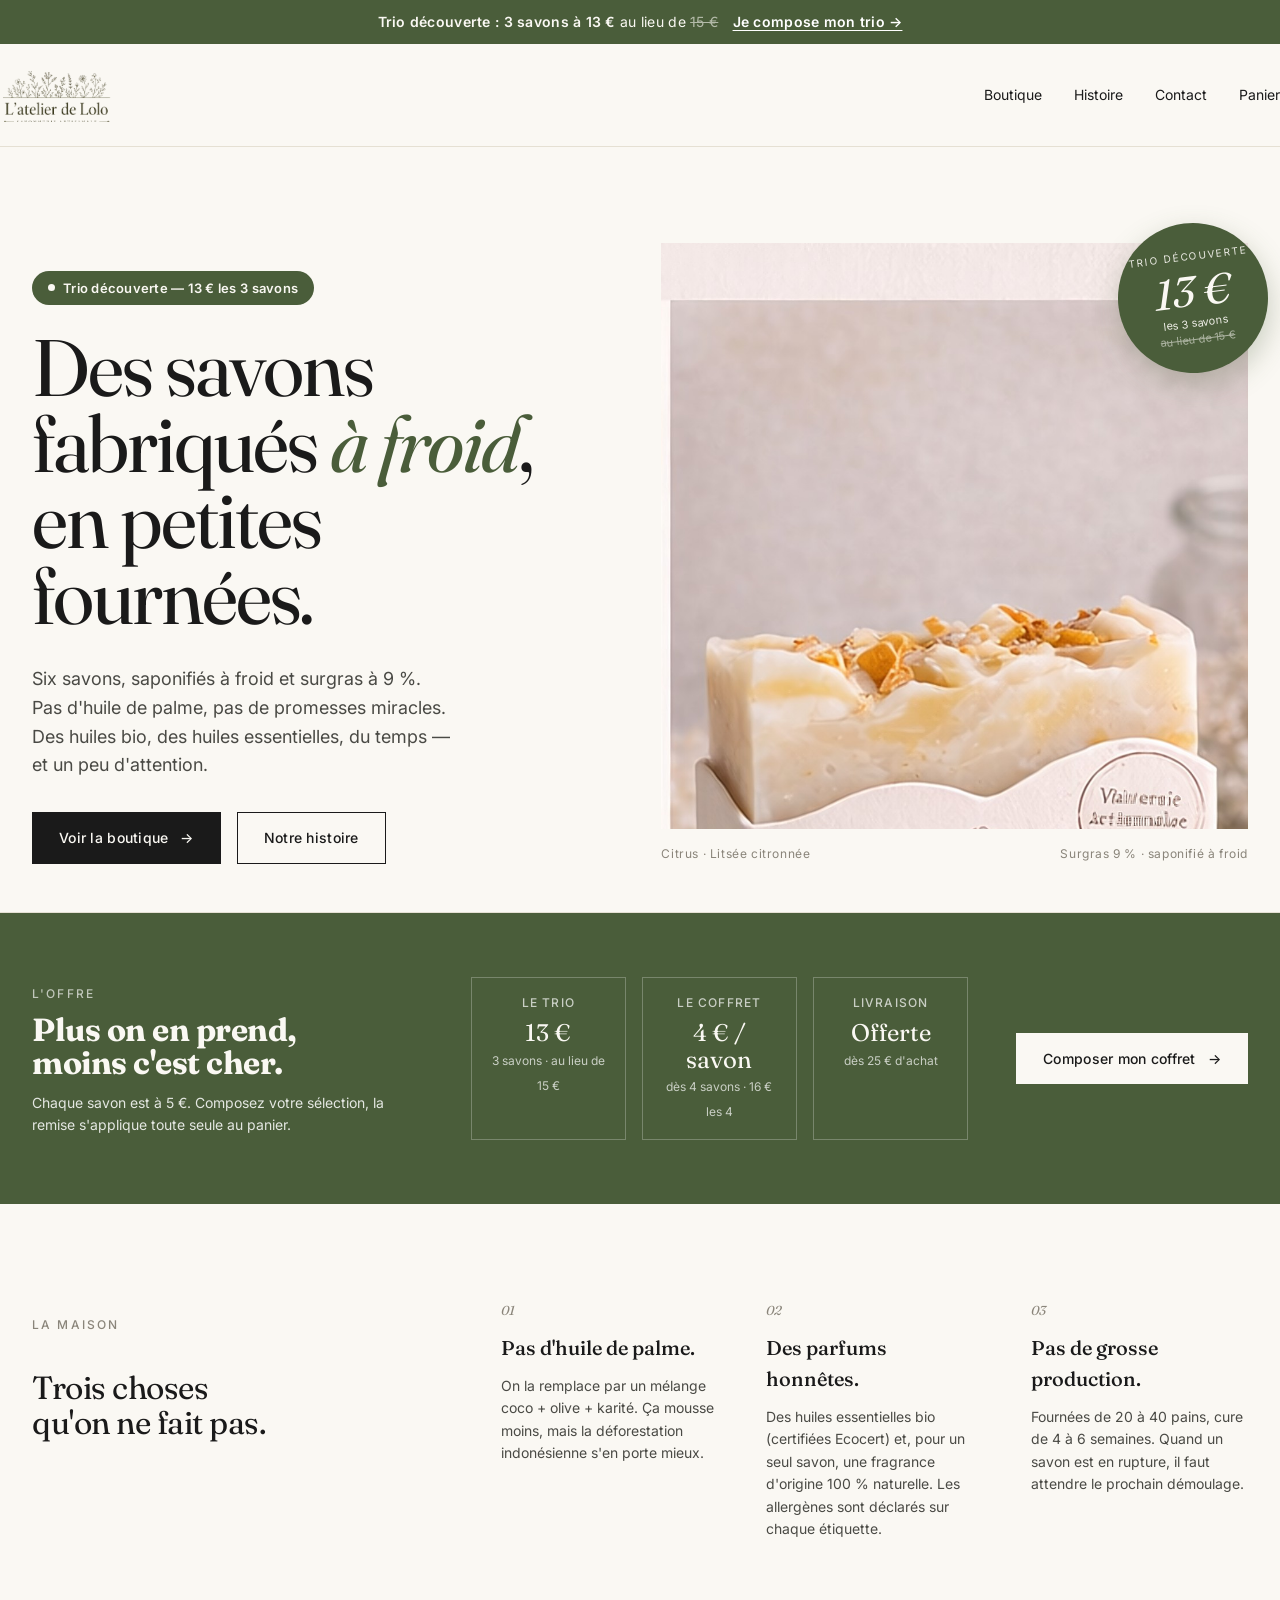
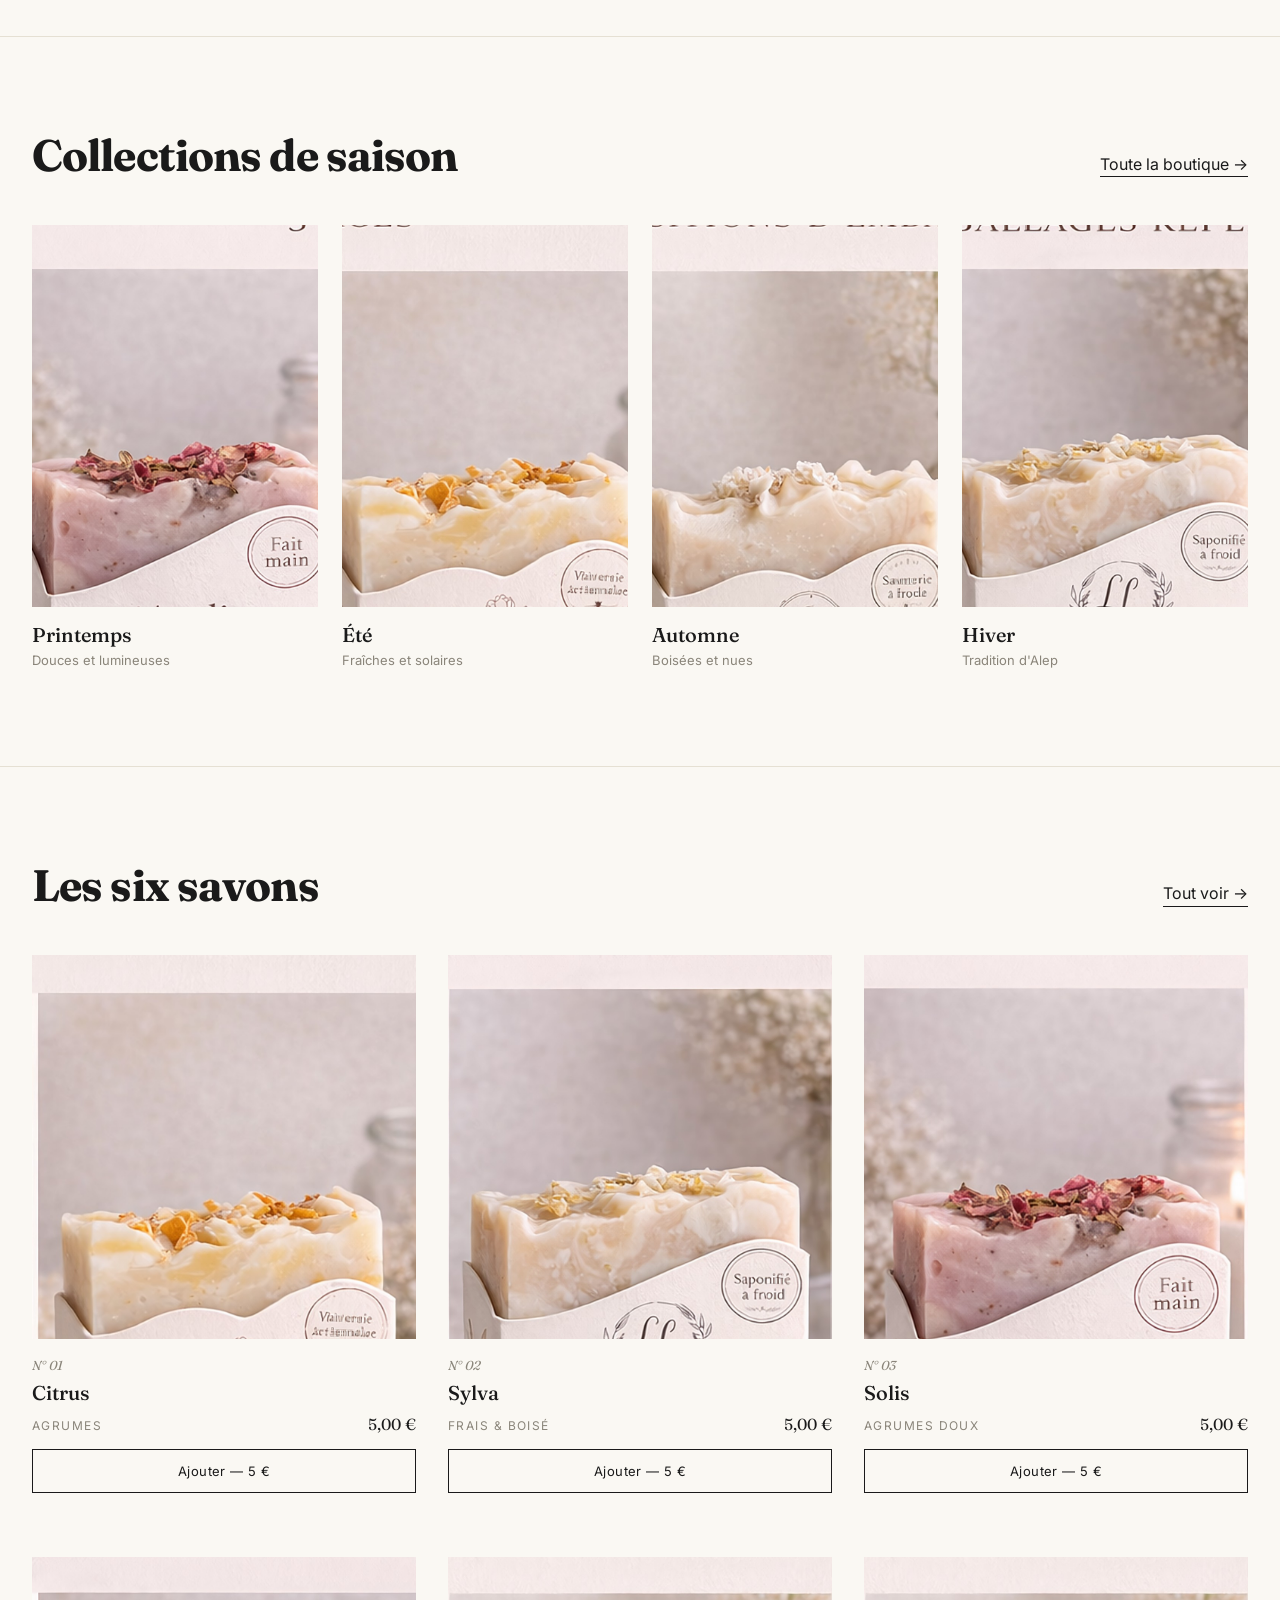
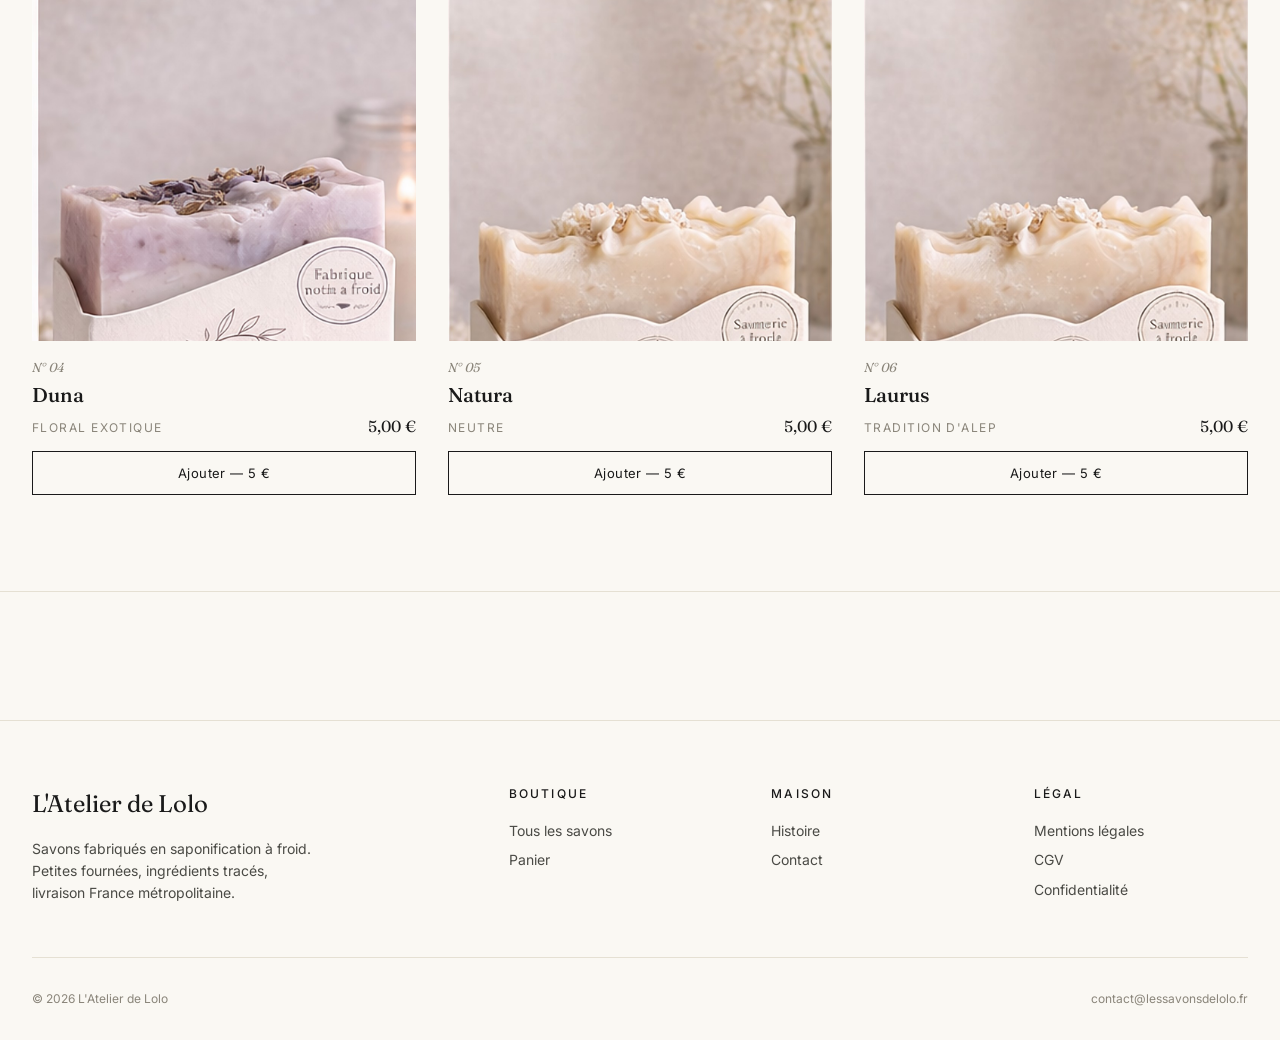
==== commit d7ee4327: "Responsive mobile / iOS : optimisations iPhone Safari - Inputs en 16 px pour empêcher l'auto-zoom Sa" ====
--- a/index.html
+++ b/index.html
@@ -11,7 +11,7 @@
     <link rel="preconnect" href="https://fonts.googleapis.com">
     <link rel="preconnect" href="https://fonts.gstatic.com" crossorigin>
     <link href="https://fonts.googleapis.com/css2?family=Fraunces:ital,wght@0,400;0,500;1,400&family=Inter:wght@400;500&display=swap" rel="stylesheet">
-    <link rel="stylesheet" href="css/style.css?v=6">
+    <link rel="stylesheet" href="css/style.css?v=7">
 </head>
 <body>
 
@@ -194,9 +194,9 @@
         </div>
     </footer>
 
-    <script src="js/products.js?v=6"></script>
-    <script src="js/cart.js?v=6"></script>
-    <script src="js/main.js?v=6"></script>
+    <script src="js/products.js?v=7"></script>
+    <script src="js/cart.js?v=7"></script>
+    <script src="js/main.js?v=7"></script>
     <script>
         // Afficher les six savons sur l'accueil
         const container = document.getElementById('homeProducts');
--- a/css/style.css
+++ b/css/style.css
@@ -557,8 +557,72 @@
 .hero__sticker-sub s { opacity: 0.6; }
 
 @media (max-width: 560px) {
-    .hero__sticker { width: 120px; height: 120px; top: -10px; right: -10px; }
-    .hero__sticker-price { font-size: 32px; }
+    .hero__sticker { width: 104px; height: 104px; top: 8px; right: 8px; }
+    .hero__sticker-price { font-size: 28px; }
+    .hero__sticker-strip, .hero__sticker-sub { font-size: 10px; }
+}
+
+/* ============================================================
+   MOBILE / iOS (iPhone Safari) — derniers ajustements
+   ============================================================ */
+
+/* Pas de halo gris au tap */
+* { -webkit-tap-highlight-color: transparent; }
+
+/* Évite tout débordement horizontal (sticker, ombres, transforms) */
+html, body { overflow-x: hidden; }
+
+/* Safari n'autozoome plus au focus quand l'input fait >= 16px */
+.field input,
+.field textarea,
+.field select,
+.contact-form input,
+.contact-form textarea,
+.contact-form select,
+.qty input {
+    font-size: 16px;
+}
+
+/* Encoche iPhone : on respecte les safe-areas */
+.announce {
+    padding-top: max(12px, env(safe-area-inset-top));
+    padding-left: max(16px, env(safe-area-inset-left));
+    padding-right: max(16px, env(safe-area-inset-right));
+}
+.site-footer {
+    padding-bottom: max(var(--s-32), env(safe-area-inset-bottom));
+}
+
+/* Tap-targets confortables (>= 44 px) sur mobile */
+@media (max-width: 720px) {
+    .filter {
+        padding: 12px 6px;
+        font-size: var(--fs-14);
+    }
+    .product__add {
+        padding: 14px;
+        font-size: var(--fs-14);
+        min-height: 44px;
+    }
+    .cart-line__remove {
+        padding: 12px 0;
+        font-size: var(--fs-13);
+    }
+    .nav-burger {
+        width: 44px;
+        height: 44px;
+        padding: 8px;
+    }
+    .field-row {
+        grid-template-columns: 1fr;
+    }
+    .hero__title {
+        font-size: clamp(2rem, 8vw, 3rem);
+    }
+    .hero { padding: var(--s-48) 0 var(--s-24); }
+    .section-head__title { font-size: var(--fs-32); }
+    .shop__head h1 { font-size: var(--fs-44); }
+    .cart h1 { font-size: var(--fs-44); }
 }
 .hero__caption {
     margin-top: var(--s-16);
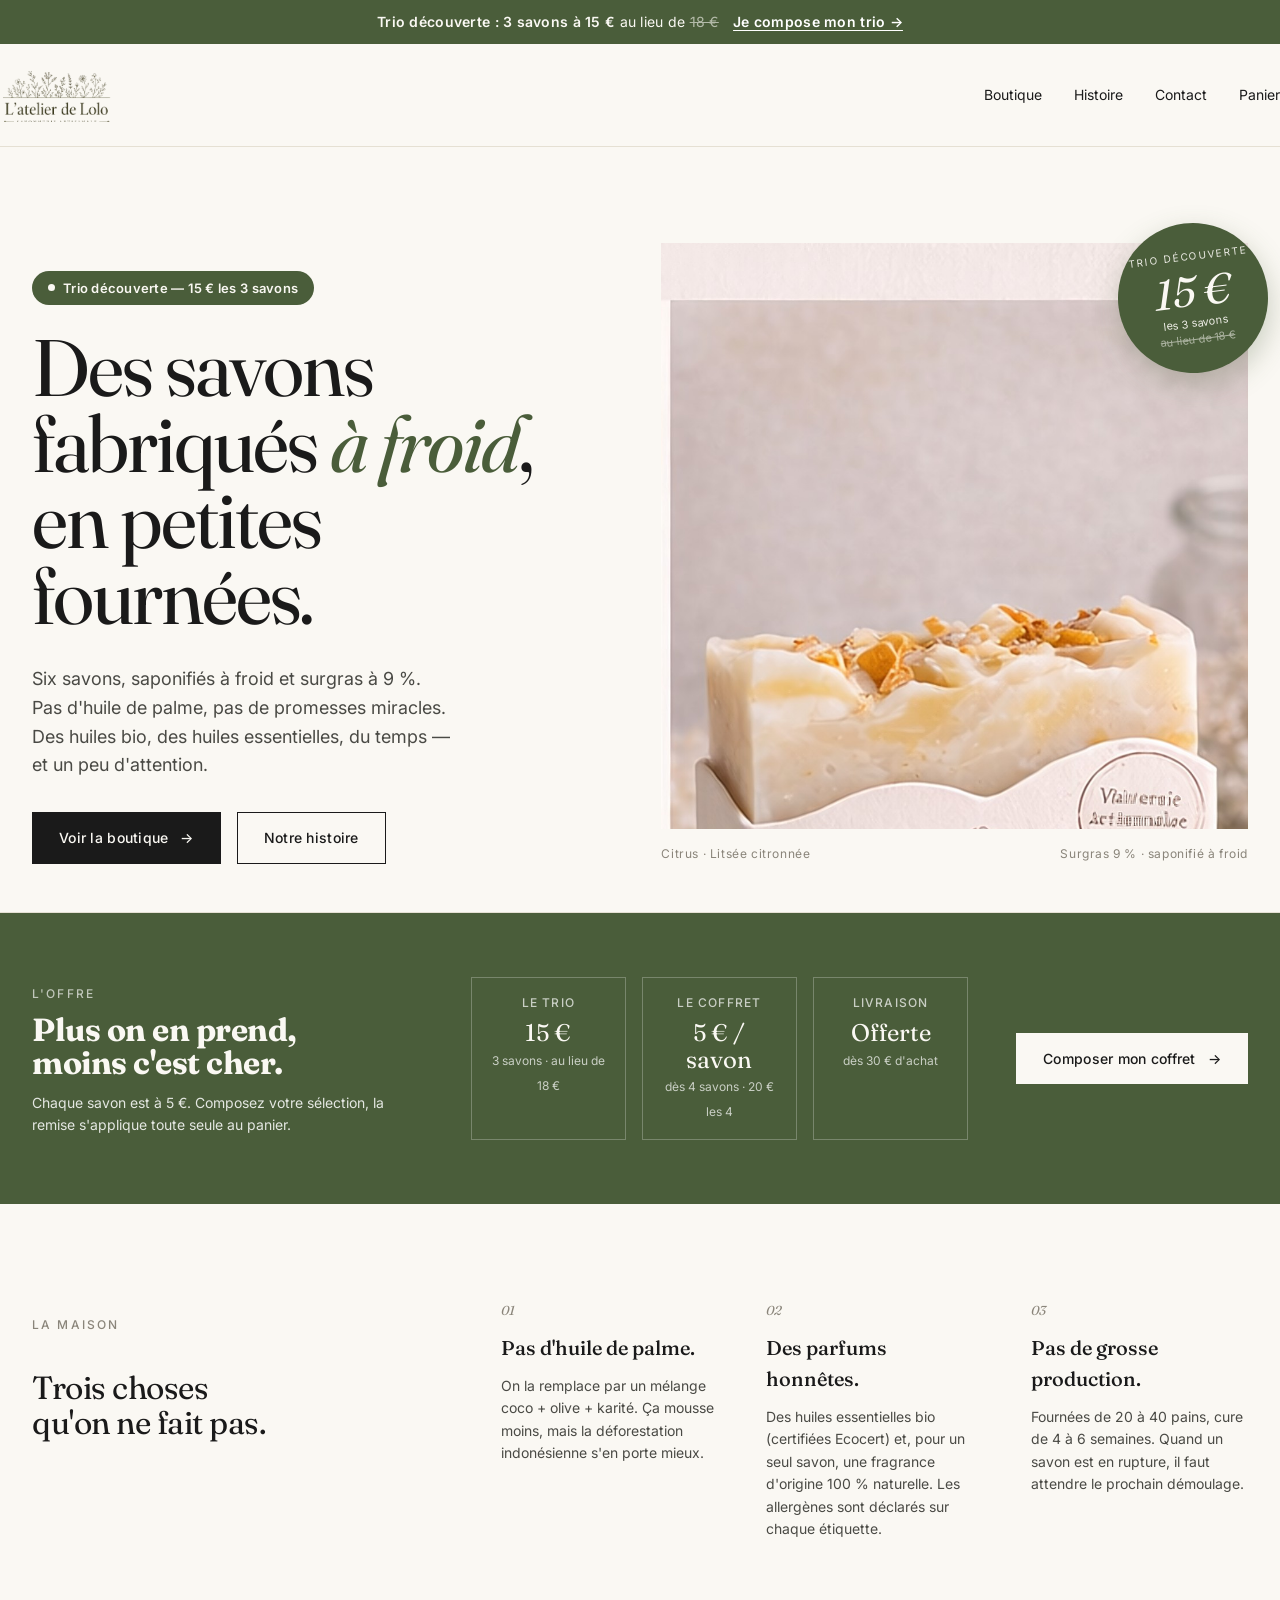
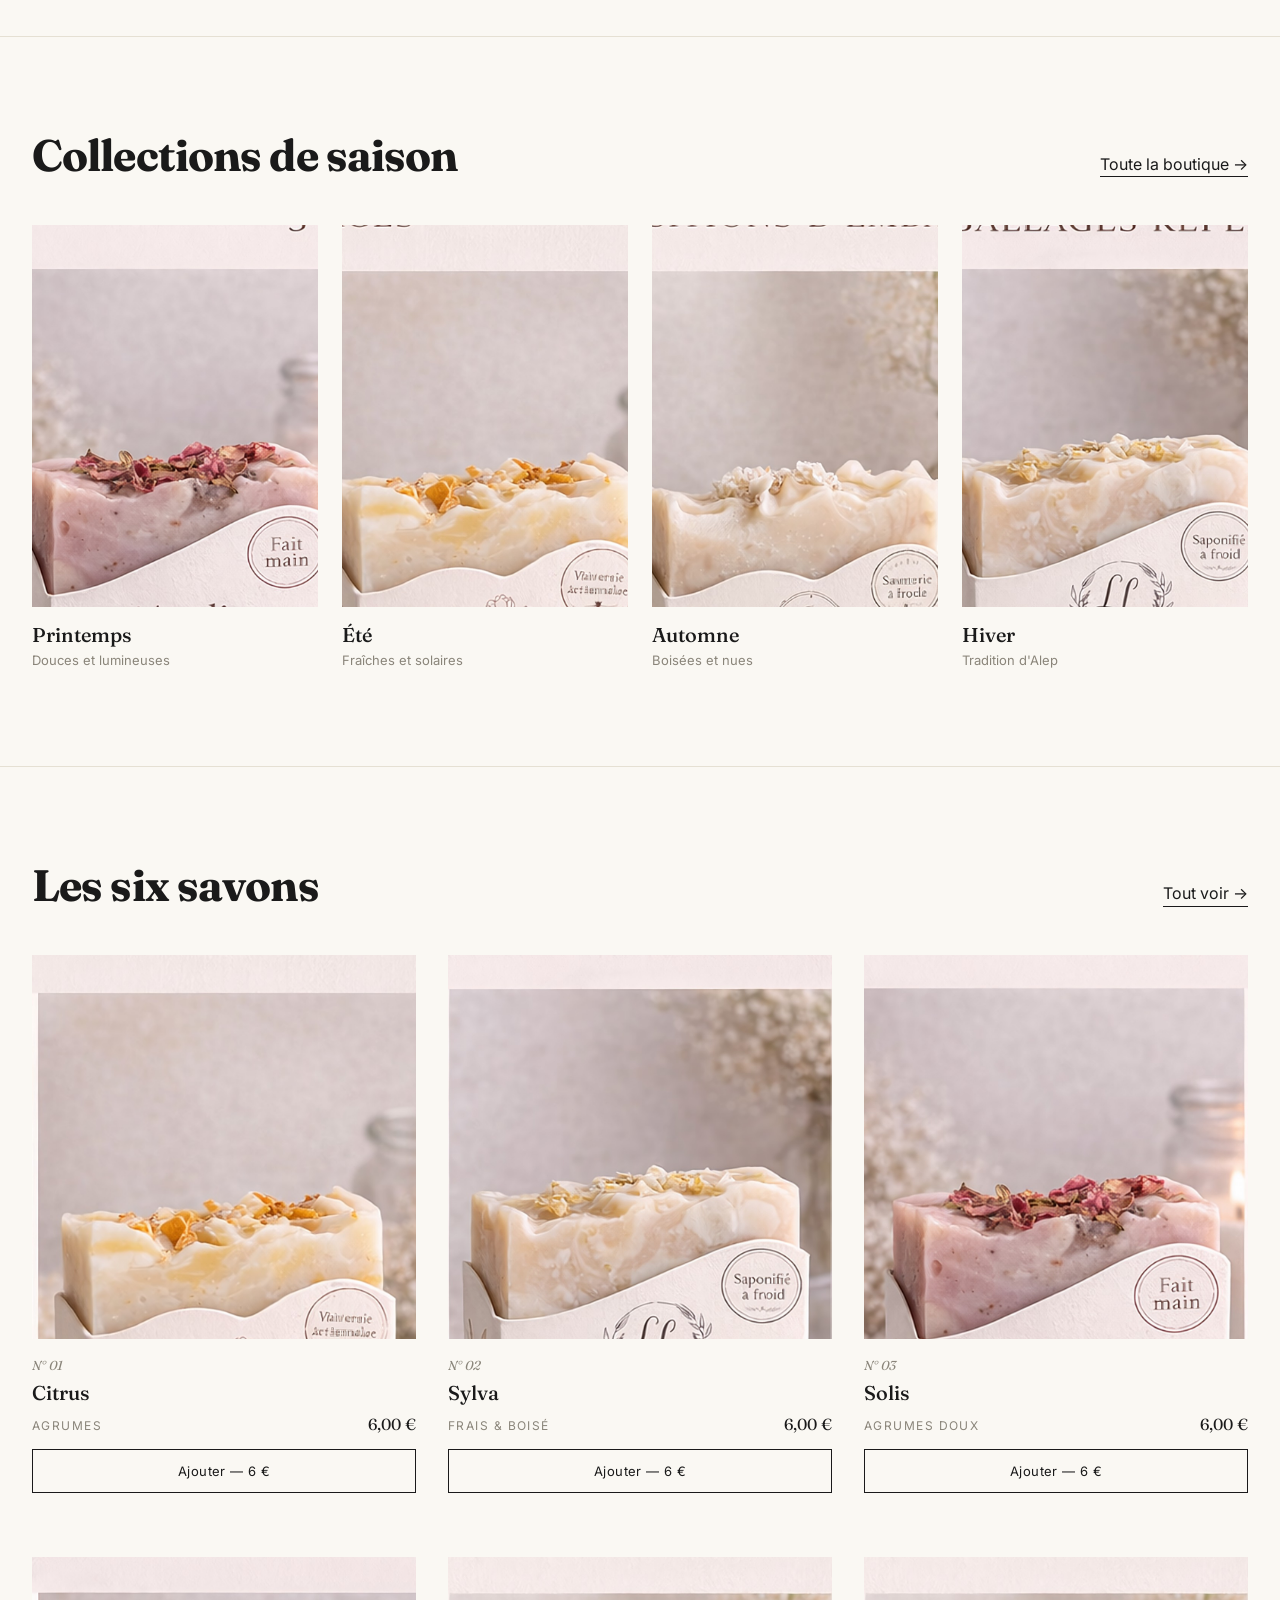
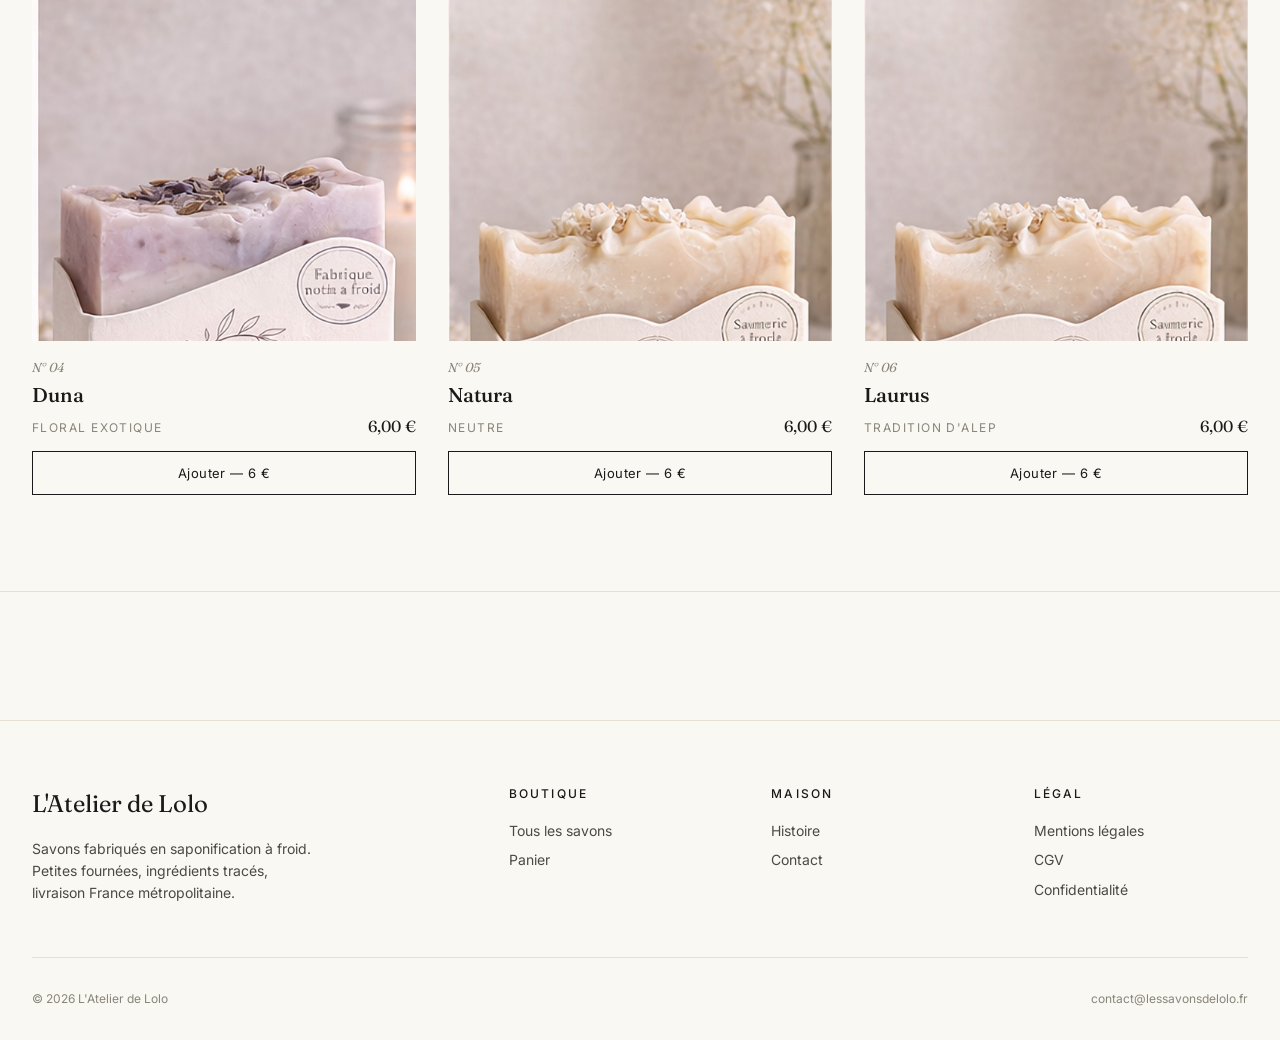
==== commit 98849cb2: "Barème : 6 € le savon, trio 15 €, coffret 4+ à 5 €/savon, livraison 30 € - products.js : prix unitai" ====
--- a/index.html
+++ b/index.html
@@ -11,7 +11,7 @@
     <link rel="preconnect" href="https://fonts.googleapis.com">
     <link rel="preconnect" href="https://fonts.gstatic.com" crossorigin>
     <link href="https://fonts.googleapis.com/css2?family=Fraunces:ital,wght@0,400;0,500;1,400&family=Inter:wght@400;500&display=swap" rel="stylesheet">
-    <link rel="stylesheet" href="css/style.css?v=7">
+    <link rel="stylesheet" href="css/style.css?v=8">
 </head>
 <body>
 
@@ -38,7 +38,7 @@
         <section class="hero">
             <div class="wrap hero__grid">
                 <div class="hero__text">
-                    <span class="hero__promo">Trio découverte — 13 € les 3 savons</span>
+                    <span class="hero__promo">Trio découverte — 15 € les 3 savons</span>
                     <h1 class="hero__title">Des savons<br>fabriqués <em>à froid</em>,<br>en petites fournées.</h1>
                     <p class="hero__sub">
                         Six savons, saponifiés à froid et surgras à 9 %. Pas d'huile de palme,
@@ -54,8 +54,8 @@
                     <img class="hero__photo" src="images/produits/agrumes.jpg" alt="Savon artisanal, packaging bandeau crème">
                     <a class="hero__sticker" href="boutique.html" aria-label="Trio découverte 13 € — composer mon trio">
                         <span class="hero__sticker-strip">Trio découverte</span>
-                        <span class="hero__sticker-price">13 €</span>
-                        <span class="hero__sticker-sub">les 3 savons<br><s>au lieu de 15 €</s></span>
+                        <span class="hero__sticker-price">15 €</span>
+                        <span class="hero__sticker-sub">les 3 savons<br><s>au lieu de 18 €</s></span>
                     </a>
                     <figcaption class="hero__caption">
                         <span>Citrus · Litsée citronnée</span>
@@ -73,9 +73,9 @@
                     <p>Chaque savon est à 5 €. Composez votre sélection, la remise s'applique toute seule au panier.</p>
                 </div>
                 <ul class="offer__tiers">
-                    <li><strong>Le trio</strong><span>13 €</span><small>3 savons · au lieu de 15 €</small></li>
-                    <li><strong>Le coffret</strong><span>4 € / savon</span><small>dès 4 savons · 16 € les 4</small></li>
-                    <li><strong>Livraison</strong><span>Offerte</span><small>dès 25 € d'achat</small></li>
+                    <li><strong>Le trio</strong><span>15 €</span><small>3 savons · au lieu de 18 €</small></li>
+                    <li><strong>Le coffret</strong><span>5 € / savon</span><small>dès 4 savons · 20 € les 4</small></li>
+                    <li><strong>Livraison</strong><span>Offerte</span><small>dès 30 € d'achat</small></li>
                 </ul>
                 <a href="boutique.html" class="btn btn-primary arrow-right">Composer mon coffret</a>
             </div>
@@ -194,9 +194,9 @@
         </div>
     </footer>
 
-    <script src="js/products.js?v=7"></script>
-    <script src="js/cart.js?v=7"></script>
-    <script src="js/main.js?v=7"></script>
+    <script src="js/products.js?v=8"></script>
+    <script src="js/cart.js?v=8"></script>
+    <script src="js/main.js?v=8"></script>
     <script>
         // Afficher les six savons sur l'accueil
         const container = document.getElementById('homeProducts');
@@ -214,7 +214,7 @@
                                 <span class="product__price">${LSL.formatPrice(p.price)}</span>
                             </div>
                         </a>
-                        <button class="product__add" data-add="${p.id}">Ajouter — 5 €</button>
+                        <button class="product__add" data-add="${p.id}">Ajouter — 6 €</button>
                     </article>
                 `).join('');
 
@@ -226,7 +226,7 @@
                 LSL.toast(`${prod.name} ajouté au panier`);
                 btn.classList.add('is-added');
                 btn.textContent = 'Ajouté ✓';
-                setTimeout(() => { btn.classList.remove('is-added'); btn.textContent = 'Ajouter — 5 €'; }, 1400);
+                setTimeout(() => { btn.classList.remove('is-added'); btn.textContent = 'Ajouter — 6 €'; }, 1400);
             });
         }
     </script>
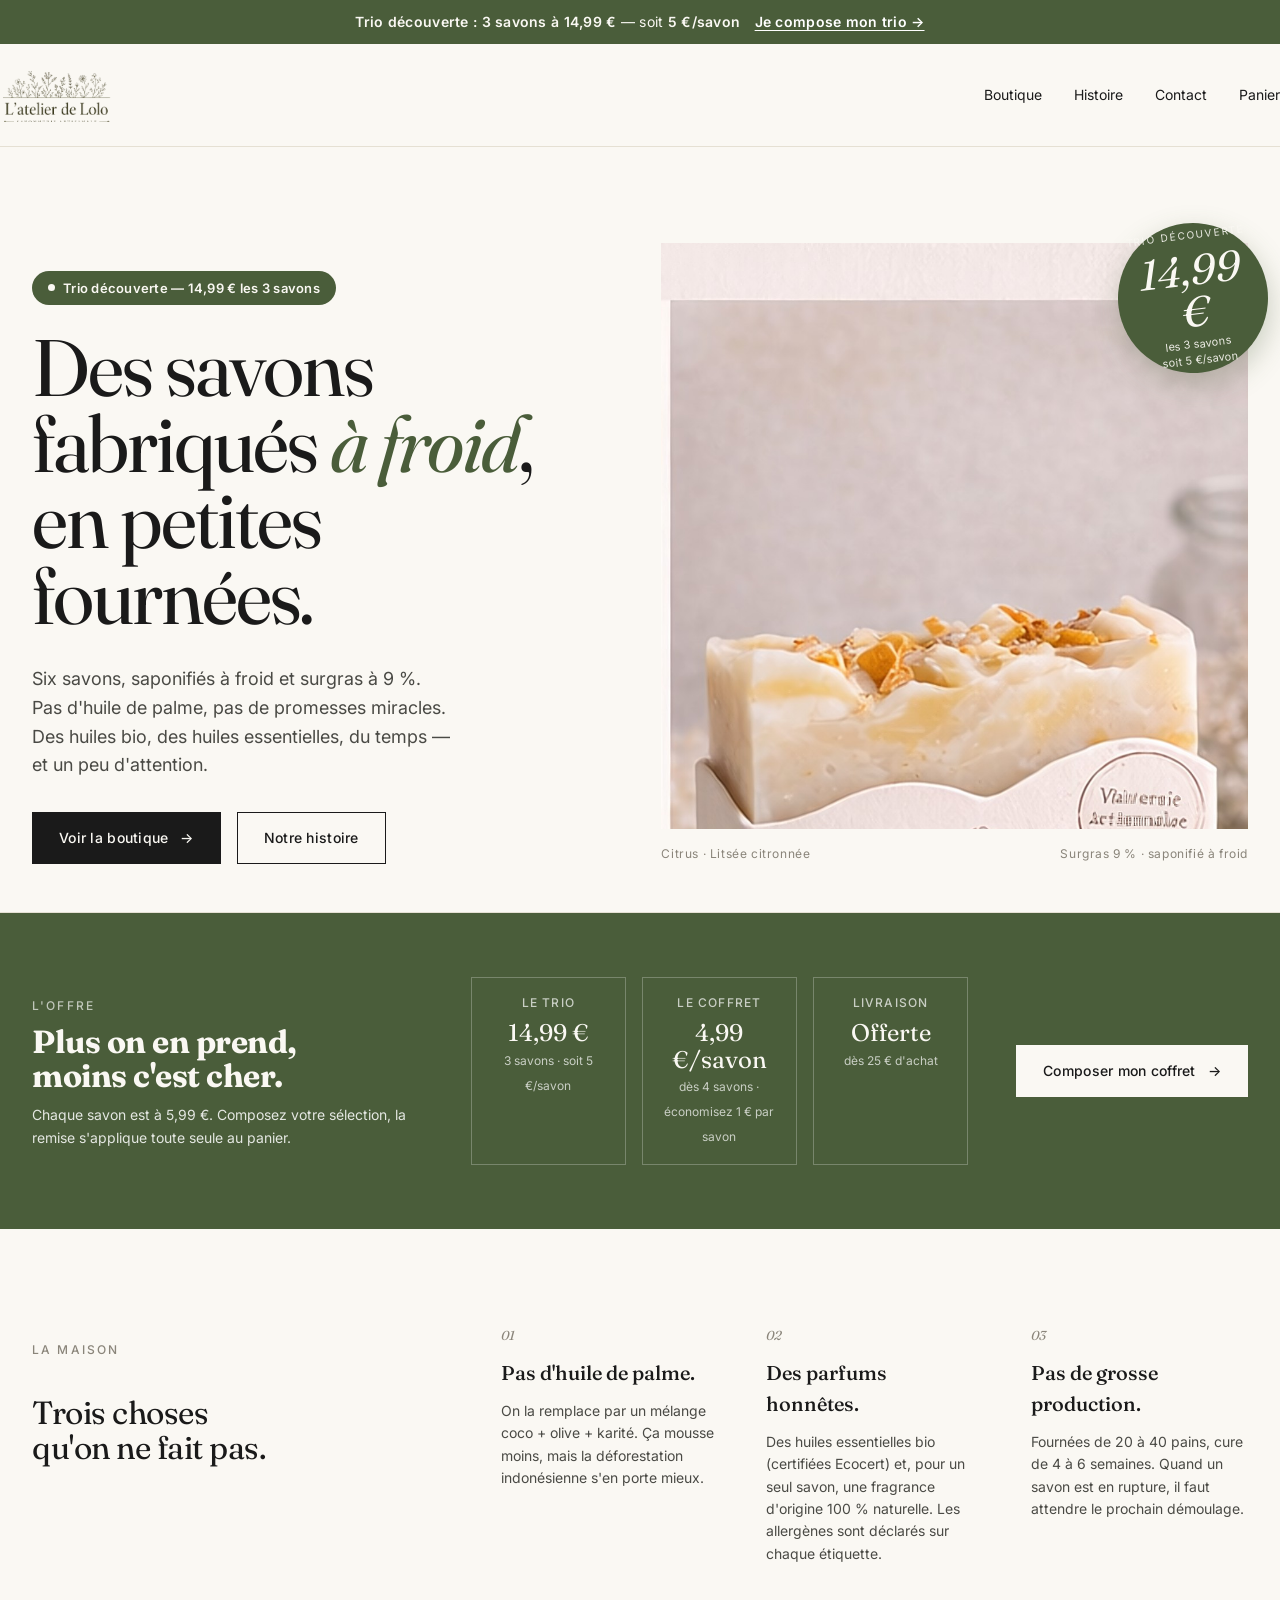
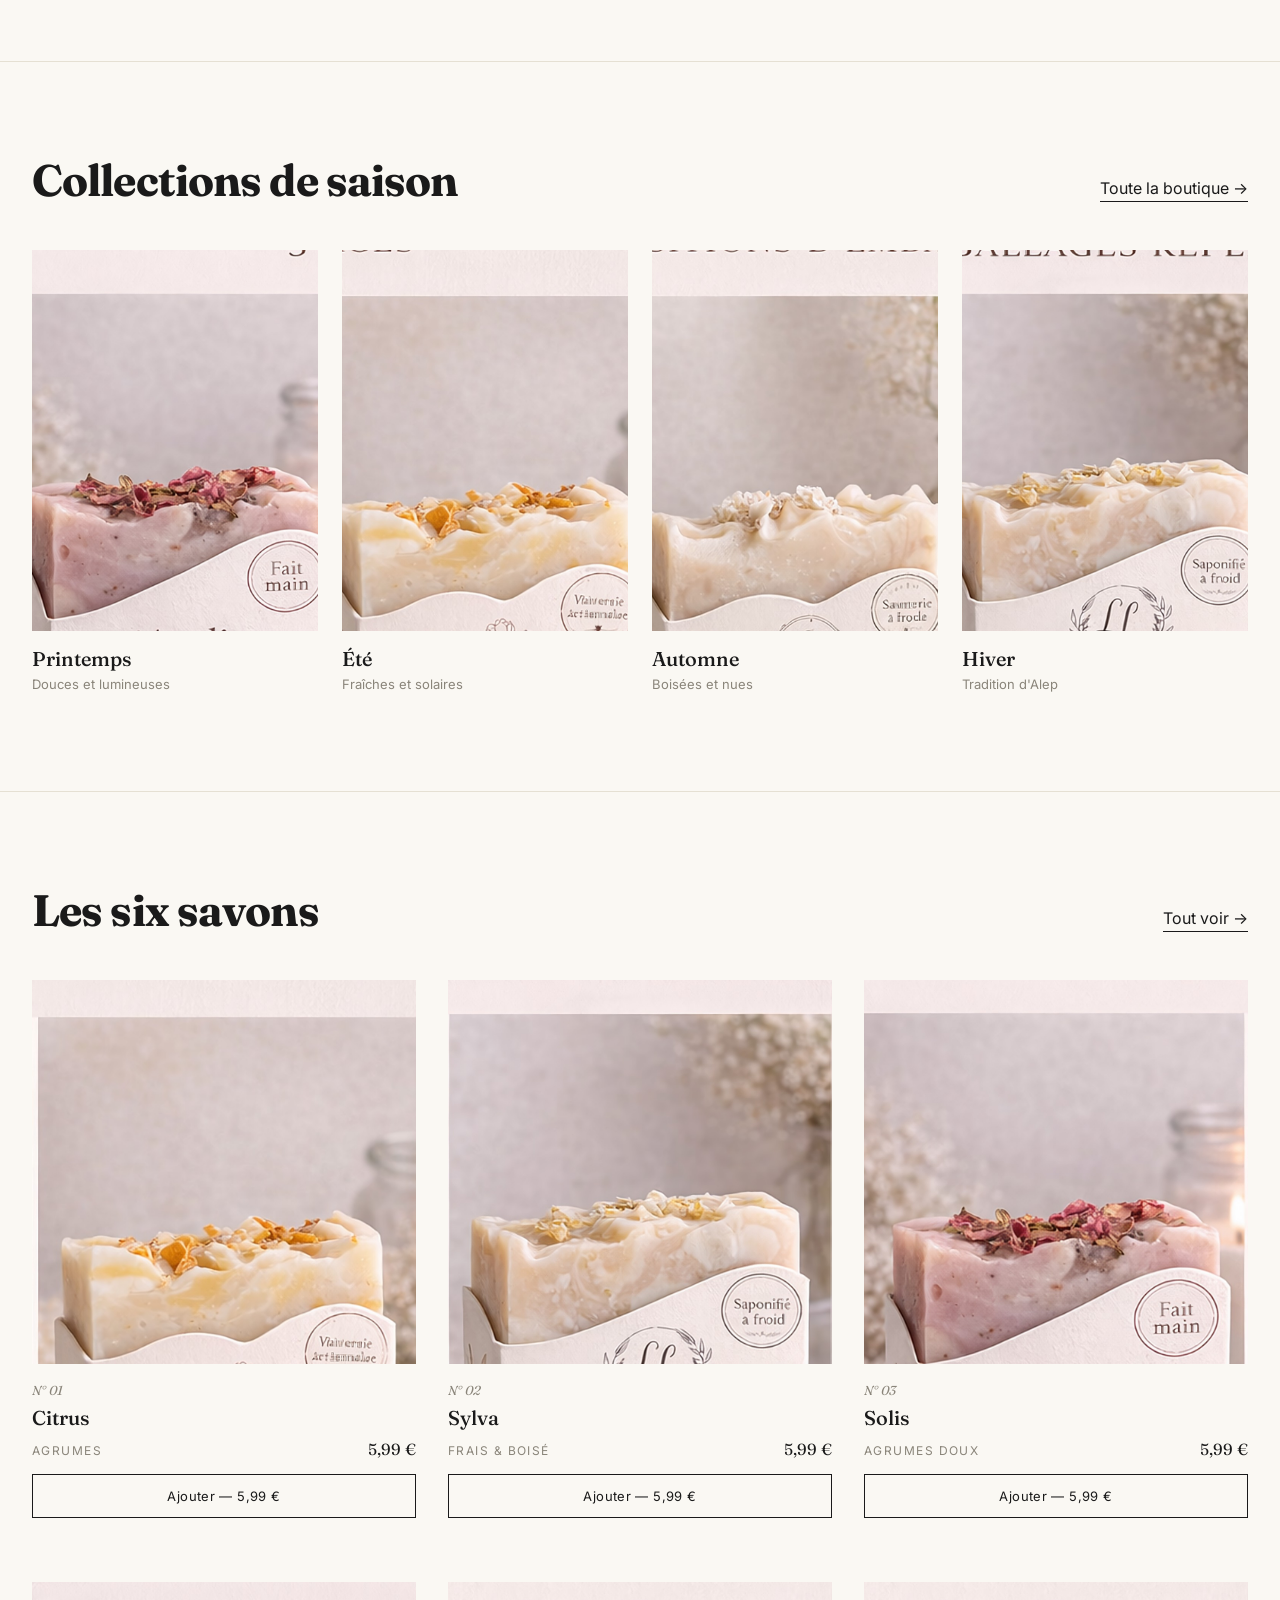
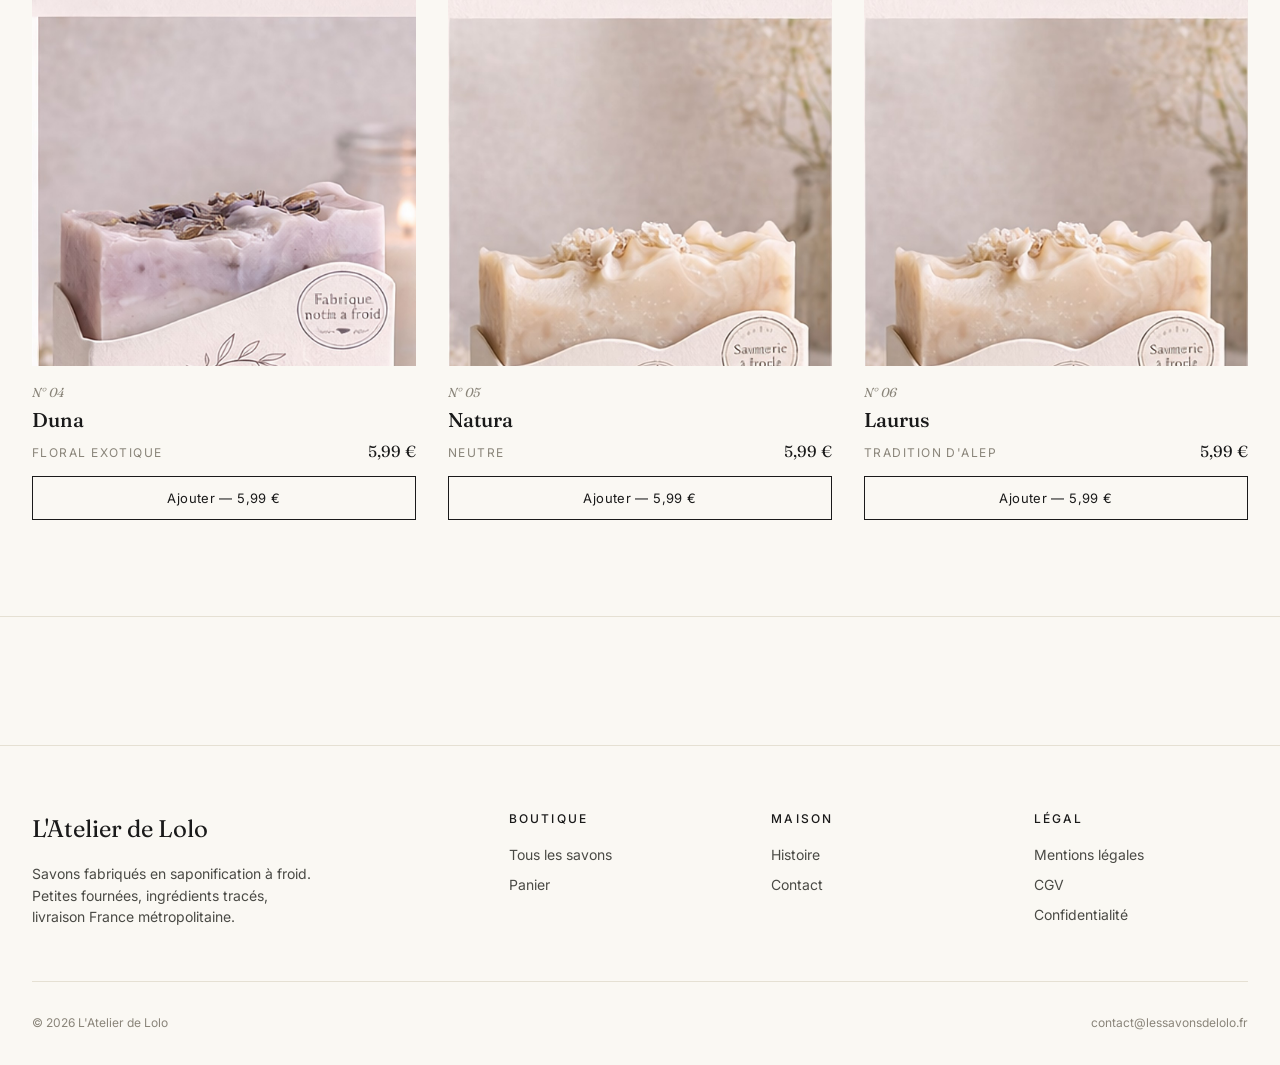
==== commit 541099d7: "Barème : 5,99 € le savon, trio 14,99 €, coffret à 4,99 €/savon - Tarifs : 5,99 € unitaire, trio 14,9" ====
--- a/index.html
+++ b/index.html
@@ -11,7 +11,7 @@
     <link rel="preconnect" href="https://fonts.googleapis.com">
     <link rel="preconnect" href="https://fonts.gstatic.com" crossorigin>
     <link href="https://fonts.googleapis.com/css2?family=Fraunces:ital,wght@0,400;0,500;1,400&family=Inter:wght@400;500&display=swap" rel="stylesheet">
-    <link rel="stylesheet" href="css/style.css?v=8">
+    <link rel="stylesheet" href="css/style.css?v=9">
 </head>
 <body>
 
@@ -38,7 +38,7 @@
         <section class="hero">
             <div class="wrap hero__grid">
                 <div class="hero__text">
-                    <span class="hero__promo">Trio découverte — 15 € les 3 savons</span>
+                    <span class="hero__promo">Trio découverte — 14,99 € les 3 savons</span>
                     <h1 class="hero__title">Des savons<br>fabriqués <em>à froid</em>,<br>en petites fournées.</h1>
                     <p class="hero__sub">
                         Six savons, saponifiés à froid et surgras à 9 %. Pas d'huile de palme,
@@ -52,10 +52,10 @@
                 </div>
                 <figure class="hero__visual">
                     <img class="hero__photo" src="images/produits/agrumes.jpg" alt="Savon artisanal, packaging bandeau crème">
-                    <a class="hero__sticker" href="boutique.html" aria-label="Trio découverte 13 € — composer mon trio">
+                    <a class="hero__sticker" href="boutique.html" aria-label="Trio découverte 14,99 € — composer mon trio">
                         <span class="hero__sticker-strip">Trio découverte</span>
-                        <span class="hero__sticker-price">15 €</span>
-                        <span class="hero__sticker-sub">les 3 savons<br><s>au lieu de 18 €</s></span>
+                        <span class="hero__sticker-price">14,99 €</span>
+                        <span class="hero__sticker-sub">les 3 savons<br>soit 5 €/savon</span>
                     </a>
                     <figcaption class="hero__caption">
                         <span>Citrus · Litsée citronnée</span>
@@ -70,12 +70,12 @@
                 <div>
                     <span class="eyebrow">L'offre</span>
                     <h2>Plus on en prend,<br>moins c'est cher.</h2>
-                    <p>Chaque savon est à 5 €. Composez votre sélection, la remise s'applique toute seule au panier.</p>
+                    <p>Chaque savon est à 5,99 €. Composez votre sélection, la remise s'applique toute seule au panier.</p>
                 </div>
                 <ul class="offer__tiers">
-                    <li><strong>Le trio</strong><span>15 €</span><small>3 savons · au lieu de 18 €</small></li>
-                    <li><strong>Le coffret</strong><span>5 € / savon</span><small>dès 4 savons · 20 € les 4</small></li>
-                    <li><strong>Livraison</strong><span>Offerte</span><small>dès 30 € d'achat</small></li>
+                    <li><strong>Le trio</strong><span>14,99 €</span><small>3 savons · soit 5 €/savon</small></li>
+                    <li><strong>Le coffret</strong><span>4,99 €/savon</span><small>dès 4 savons · économisez 1 € par savon</small></li>
+                    <li><strong>Livraison</strong><span>Offerte</span><small>dès 25 € d'achat</small></li>
                 </ul>
                 <a href="boutique.html" class="btn btn-primary arrow-right">Composer mon coffret</a>
             </div>
@@ -194,9 +194,9 @@
         </div>
     </footer>
 
-    <script src="js/products.js?v=8"></script>
-    <script src="js/cart.js?v=8"></script>
-    <script src="js/main.js?v=8"></script>
+    <script src="js/products.js?v=9"></script>
+    <script src="js/cart.js?v=9"></script>
+    <script src="js/main.js?v=9"></script>
     <script>
         // Afficher les six savons sur l'accueil
         const container = document.getElementById('homeProducts');
@@ -214,7 +214,7 @@
                                 <span class="product__price">${LSL.formatPrice(p.price)}</span>
                             </div>
                         </a>
-                        <button class="product__add" data-add="${p.id}">Ajouter — 6 €</button>
+                        <button class="product__add" data-add="${p.id}">Ajouter — 5,99 €</button>
                     </article>
                 `).join('');
 
@@ -226,7 +226,7 @@
                 LSL.toast(`${prod.name} ajouté au panier`);
                 btn.classList.add('is-added');
                 btn.textContent = 'Ajouté ✓';
-                setTimeout(() => { btn.classList.remove('is-added'); btn.textContent = 'Ajouter — 6 €'; }, 1400);
+                setTimeout(() => { btn.classList.remove('is-added'); btn.textContent = 'Ajouter — 5,99 €'; }, 1400);
             });
         }
     </script>
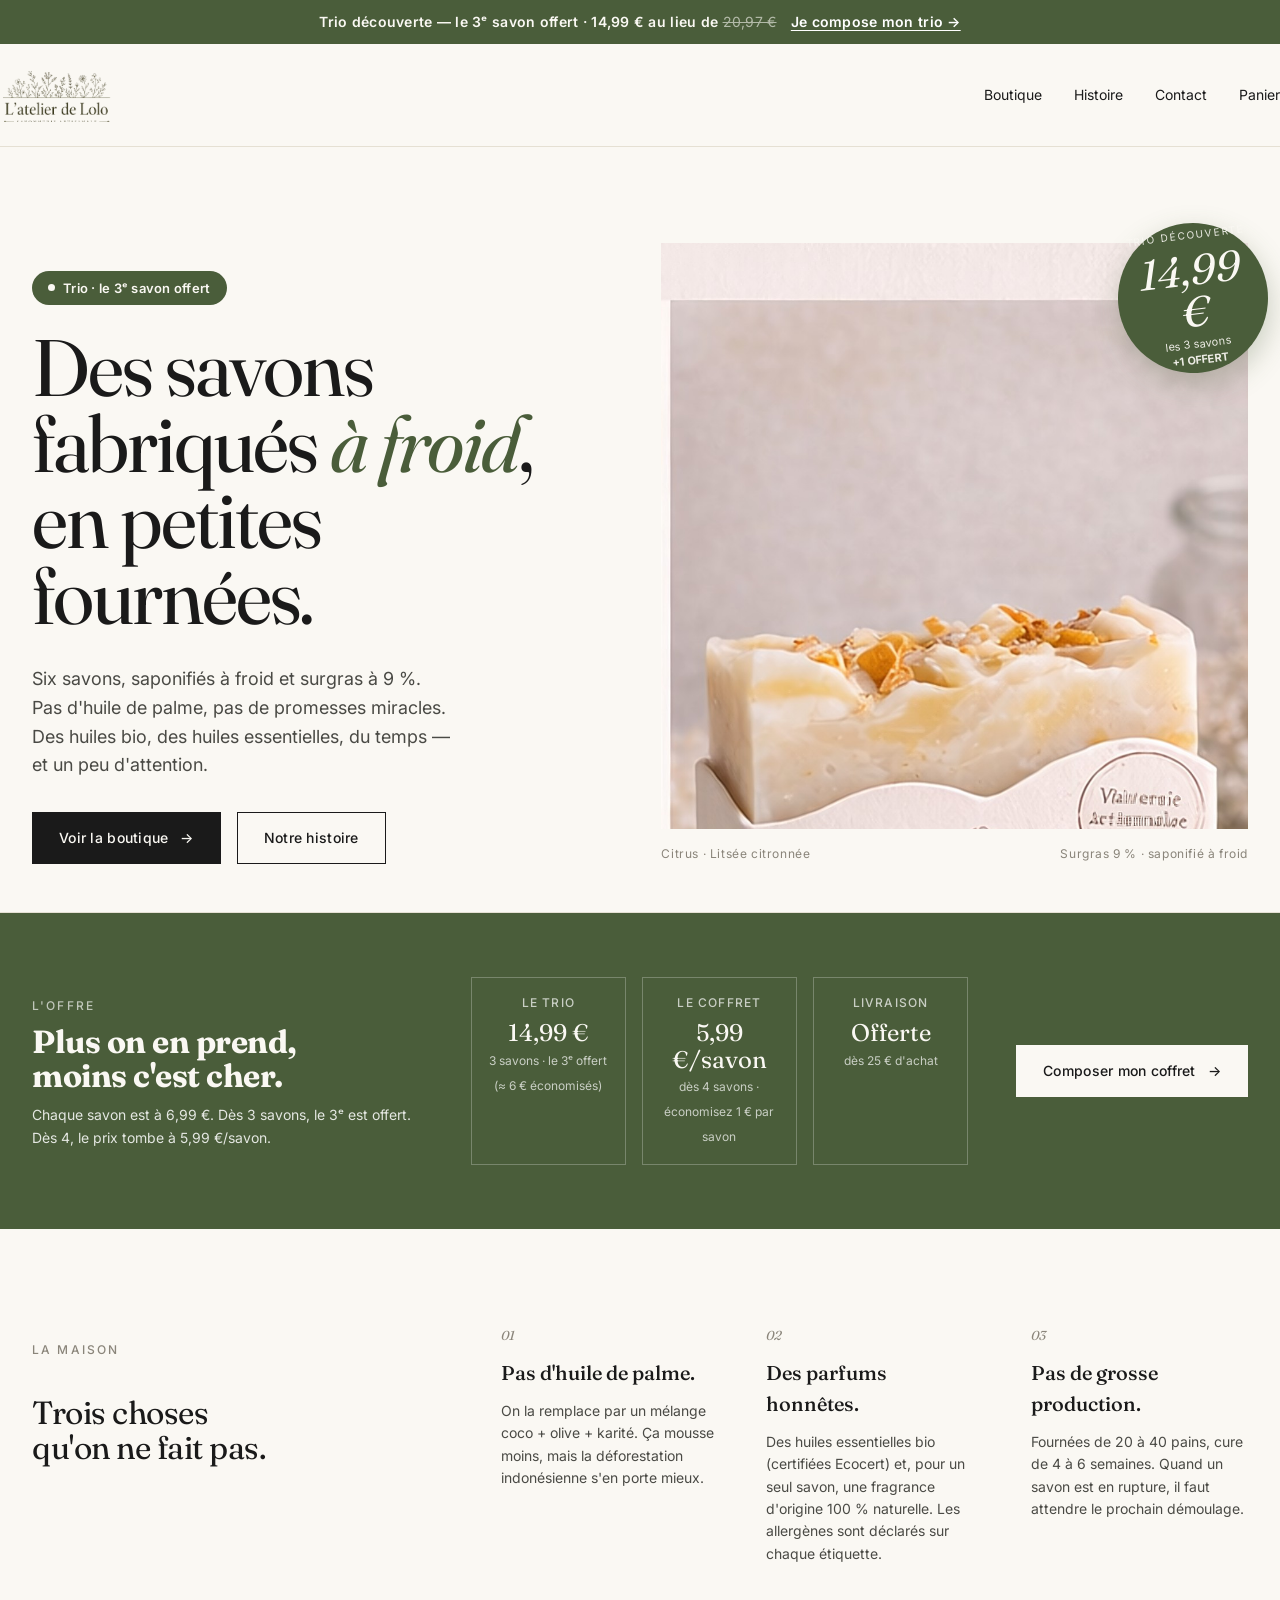
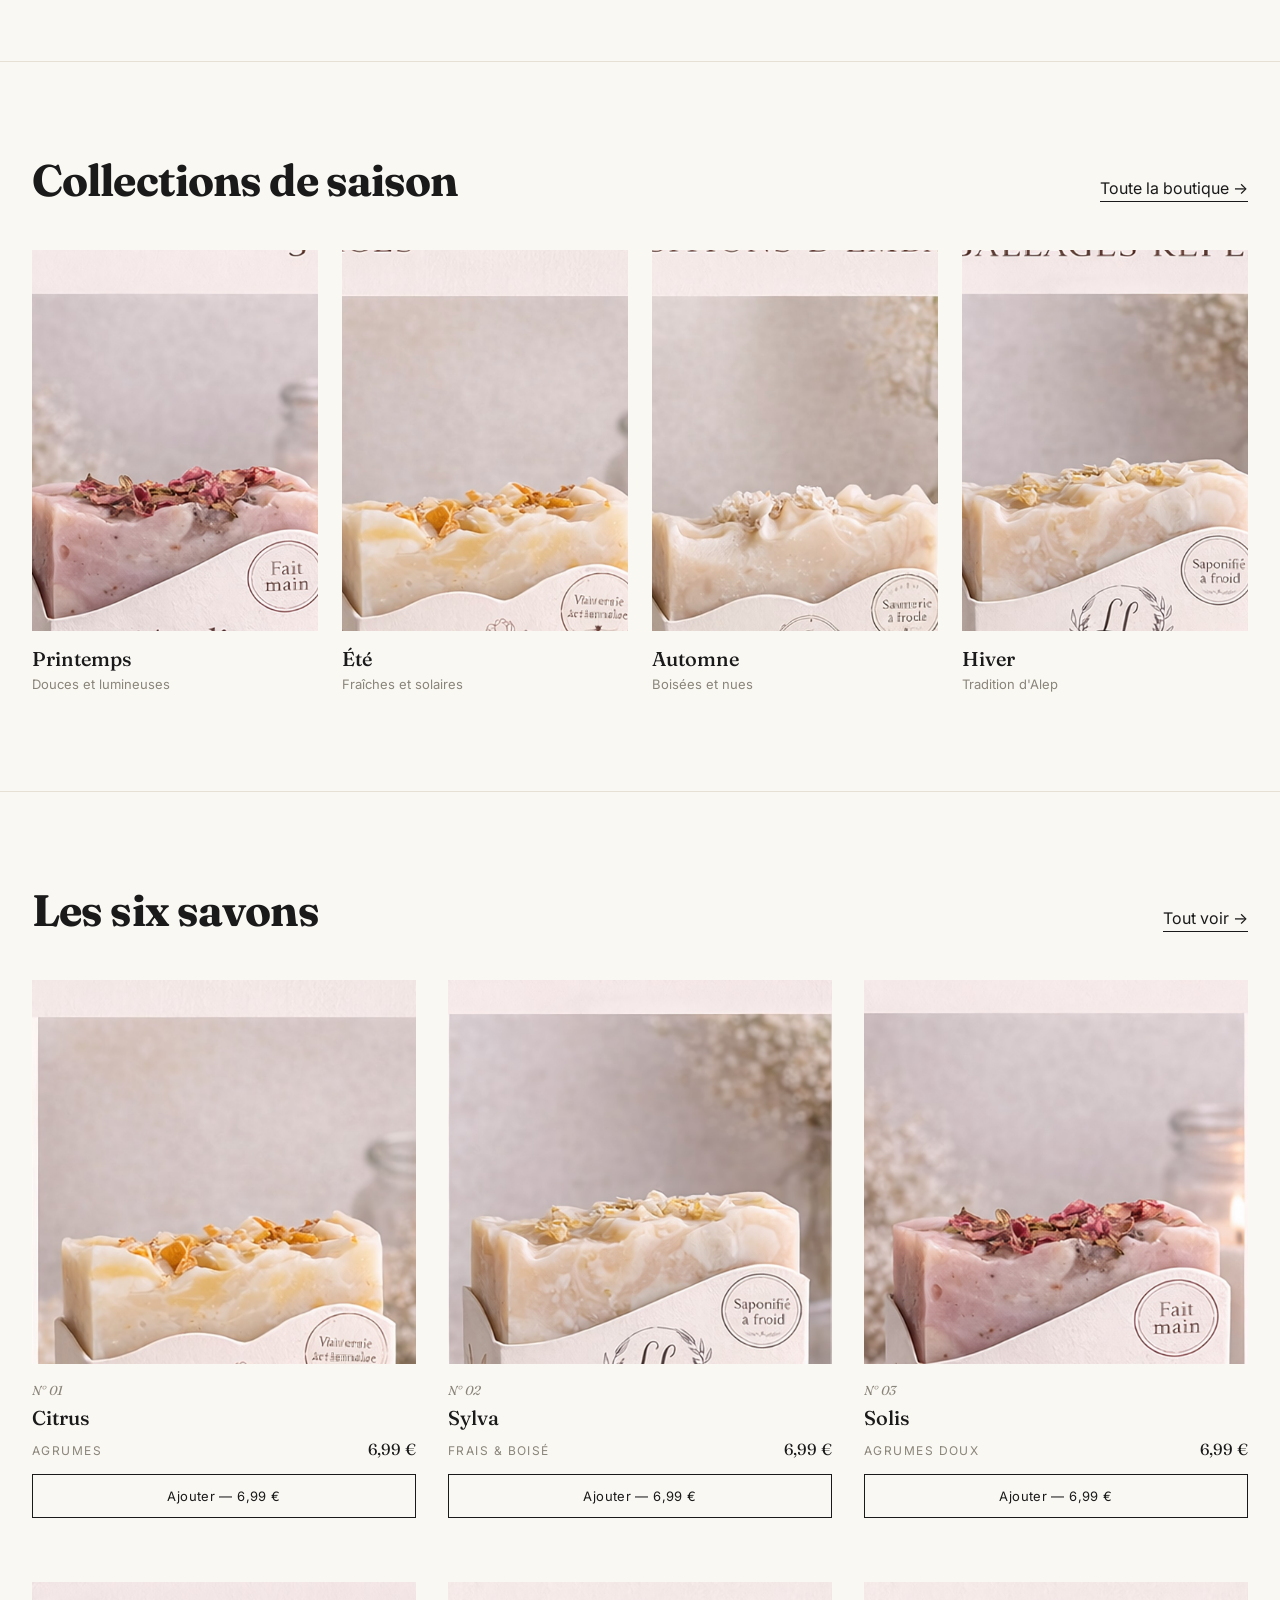
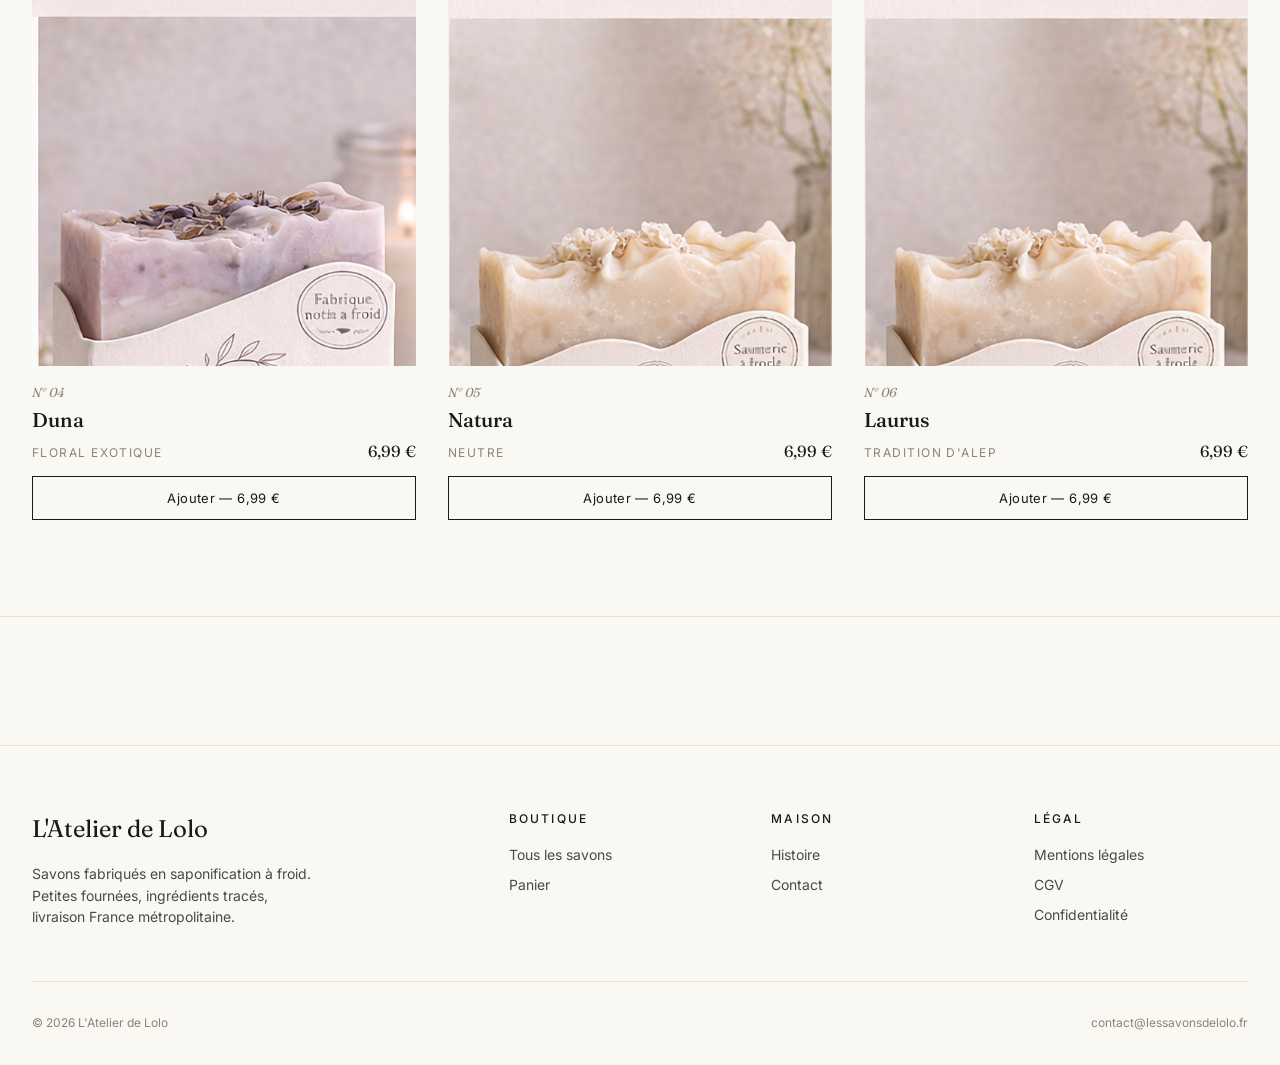
==== commit 3f8f71a9: "Promo recalibrée : "le 3ᵉ savon offert" (6,99 € unitaire, trio 14,99 €) Le wording "économisez 2,98 " ====
--- a/index.html
+++ b/index.html
@@ -11,7 +11,7 @@
     <link rel="preconnect" href="https://fonts.googleapis.com">
     <link rel="preconnect" href="https://fonts.gstatic.com" crossorigin>
     <link href="https://fonts.googleapis.com/css2?family=Fraunces:ital,wght@0,400;0,500;1,400&family=Inter:wght@400;500&display=swap" rel="stylesheet">
-    <link rel="stylesheet" href="css/style.css?v=9">
+    <link rel="stylesheet" href="css/style.css?v=10">
 </head>
 <body>
 
@@ -38,7 +38,7 @@
         <section class="hero">
             <div class="wrap hero__grid">
                 <div class="hero__text">
-                    <span class="hero__promo">Trio découverte — 14,99 € les 3 savons</span>
+                    <span class="hero__promo">Trio · le 3ᵉ savon offert</span>
                     <h1 class="hero__title">Des savons<br>fabriqués <em>à froid</em>,<br>en petites fournées.</h1>
                     <p class="hero__sub">
                         Six savons, saponifiés à froid et surgras à 9 %. Pas d'huile de palme,
@@ -52,10 +52,10 @@
                 </div>
                 <figure class="hero__visual">
                     <img class="hero__photo" src="images/produits/agrumes.jpg" alt="Savon artisanal, packaging bandeau crème">
-                    <a class="hero__sticker" href="boutique.html" aria-label="Trio découverte 14,99 € — composer mon trio">
+                    <a class="hero__sticker" href="boutique.html" aria-label="Trio — le 3ᵉ savon offert pour 14,99 €">
                         <span class="hero__sticker-strip">Trio découverte</span>
                         <span class="hero__sticker-price">14,99 €</span>
-                        <span class="hero__sticker-sub">les 3 savons<br>soit 5 €/savon</span>
+                        <span class="hero__sticker-sub">les 3 savons<br><strong>+1 OFFERT</strong></span>
                     </a>
                     <figcaption class="hero__caption">
                         <span>Citrus · Litsée citronnée</span>
@@ -70,11 +70,11 @@
                 <div>
                     <span class="eyebrow">L'offre</span>
                     <h2>Plus on en prend,<br>moins c'est cher.</h2>
-                    <p>Chaque savon est à 5,99 €. Composez votre sélection, la remise s'applique toute seule au panier.</p>
+                    <p>Chaque savon est à 6,99 €. Dès 3 savons, le 3ᵉ est offert. Dès 4, le prix tombe à 5,99 €/savon.</p>
                 </div>
                 <ul class="offer__tiers">
-                    <li><strong>Le trio</strong><span>14,99 €</span><small>3 savons · soit 5 €/savon</small></li>
-                    <li><strong>Le coffret</strong><span>4,99 €/savon</span><small>dès 4 savons · économisez 1 € par savon</small></li>
+                    <li><strong>Le trio</strong><span>14,99 €</span><small>3 savons · le 3ᵉ offert (≈ 6 € économisés)</small></li>
+                    <li><strong>Le coffret</strong><span>5,99 €/savon</span><small>dès 4 savons · économisez 1 € par savon</small></li>
                     <li><strong>Livraison</strong><span>Offerte</span><small>dès 25 € d'achat</small></li>
                 </ul>
                 <a href="boutique.html" class="btn btn-primary arrow-right">Composer mon coffret</a>
@@ -194,9 +194,9 @@
         </div>
     </footer>
 
-    <script src="js/products.js?v=9"></script>
-    <script src="js/cart.js?v=9"></script>
-    <script src="js/main.js?v=9"></script>
+    <script src="js/products.js?v=10"></script>
+    <script src="js/cart.js?v=10"></script>
+    <script src="js/main.js?v=10"></script>
     <script>
         // Afficher les six savons sur l'accueil
         const container = document.getElementById('homeProducts');
@@ -214,7 +214,7 @@
                                 <span class="product__price">${LSL.formatPrice(p.price)}</span>
                             </div>
                         </a>
-                        <button class="product__add" data-add="${p.id}">Ajouter — 5,99 €</button>
+                        <button class="product__add" data-add="${p.id}">Ajouter — 6,99 €</button>
                     </article>
                 `).join('');
 
@@ -226,7 +226,7 @@
                 LSL.toast(`${prod.name} ajouté au panier`);
                 btn.classList.add('is-added');
                 btn.textContent = 'Ajouté ✓';
-                setTimeout(() => { btn.classList.remove('is-added'); btn.textContent = 'Ajouter — 5,99 €'; }, 1400);
+                setTimeout(() => { btn.classList.remove('is-added'); btn.textContent = 'Ajouter — 6,99 €'; }, 1400);
             });
         }
     </script>
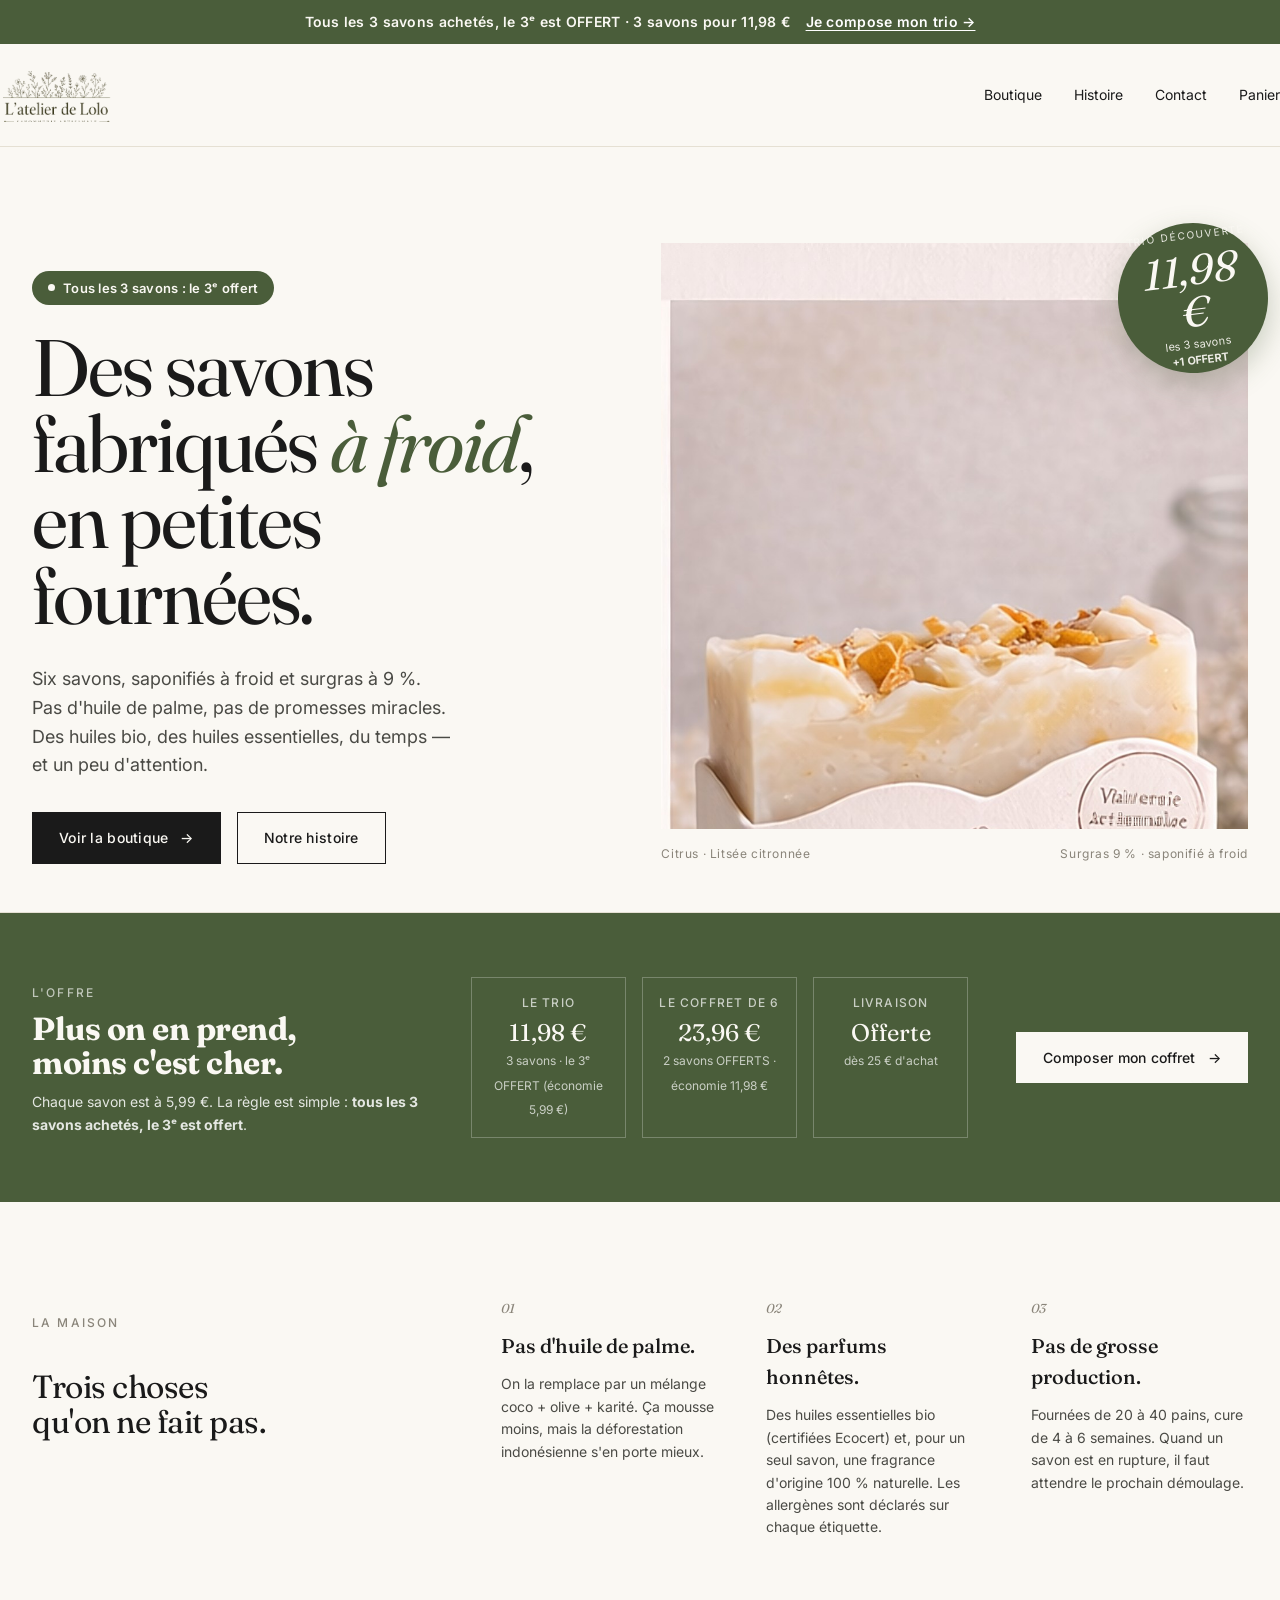
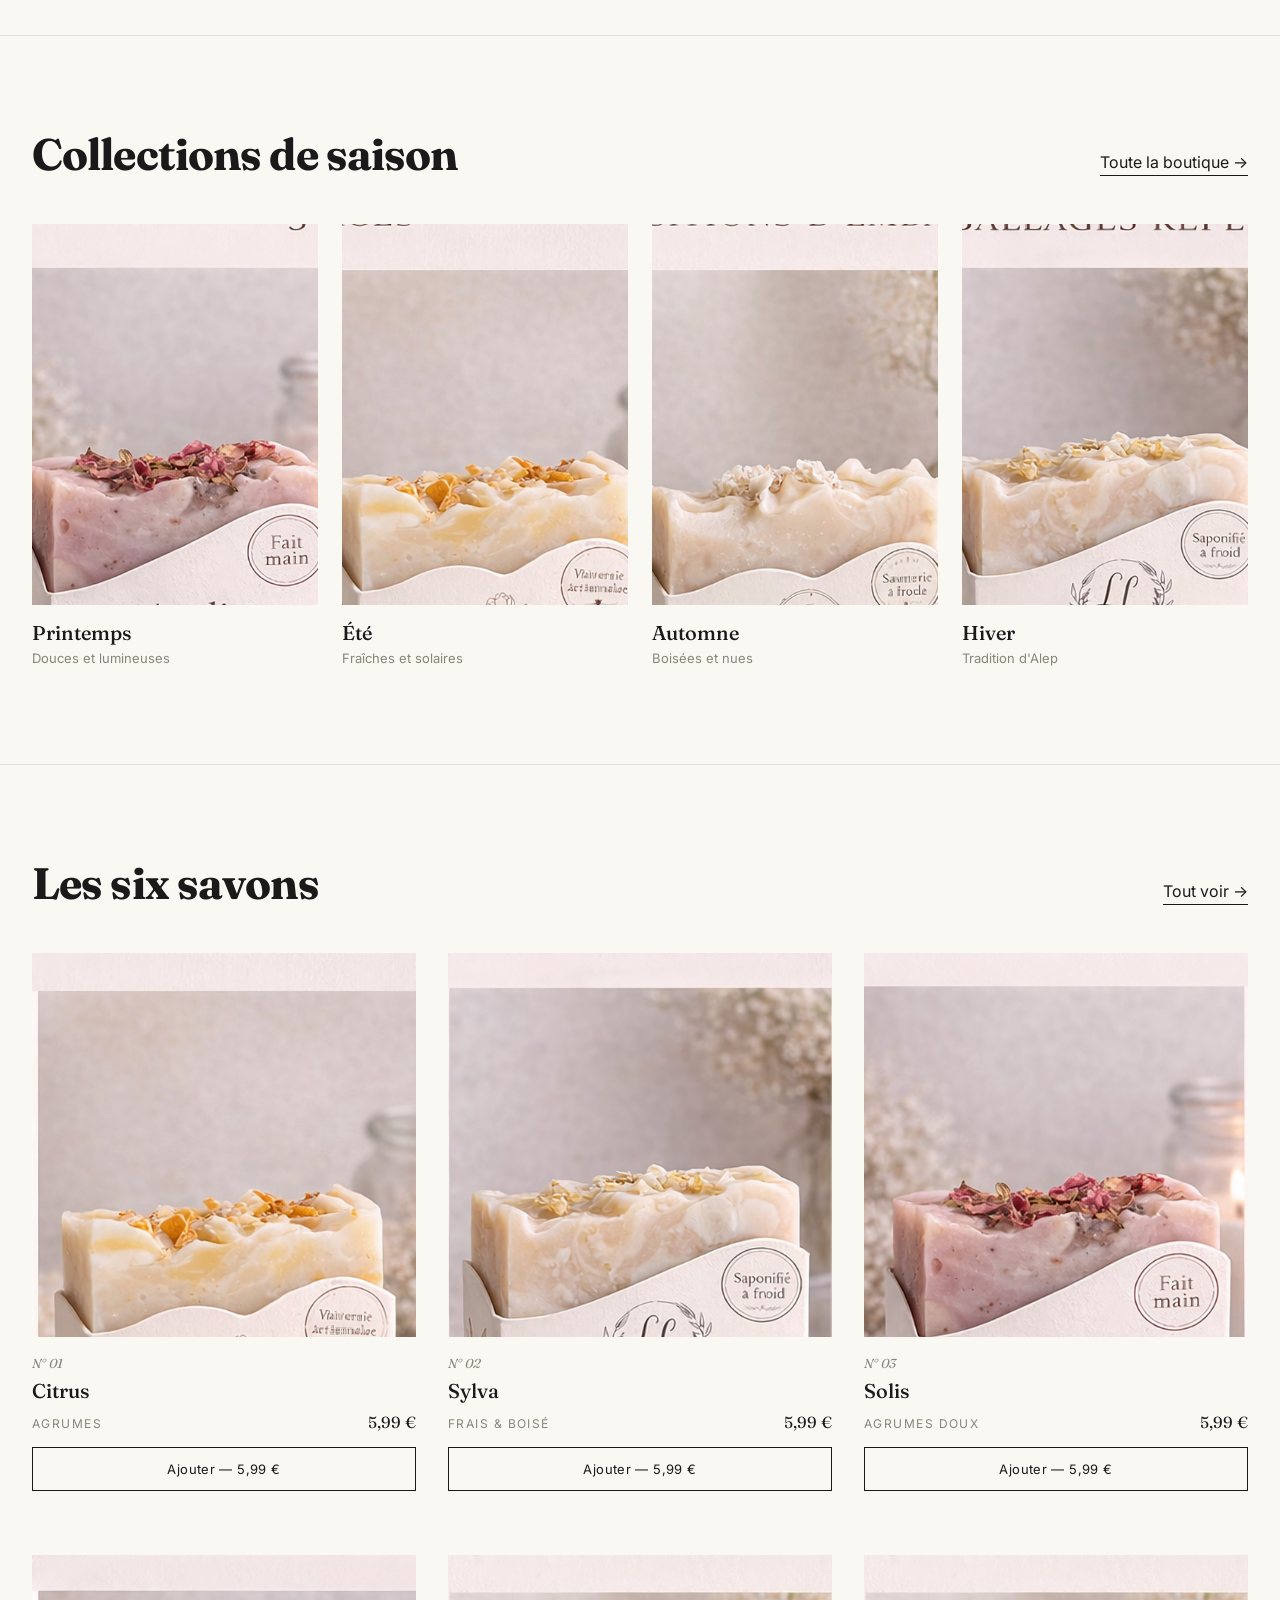
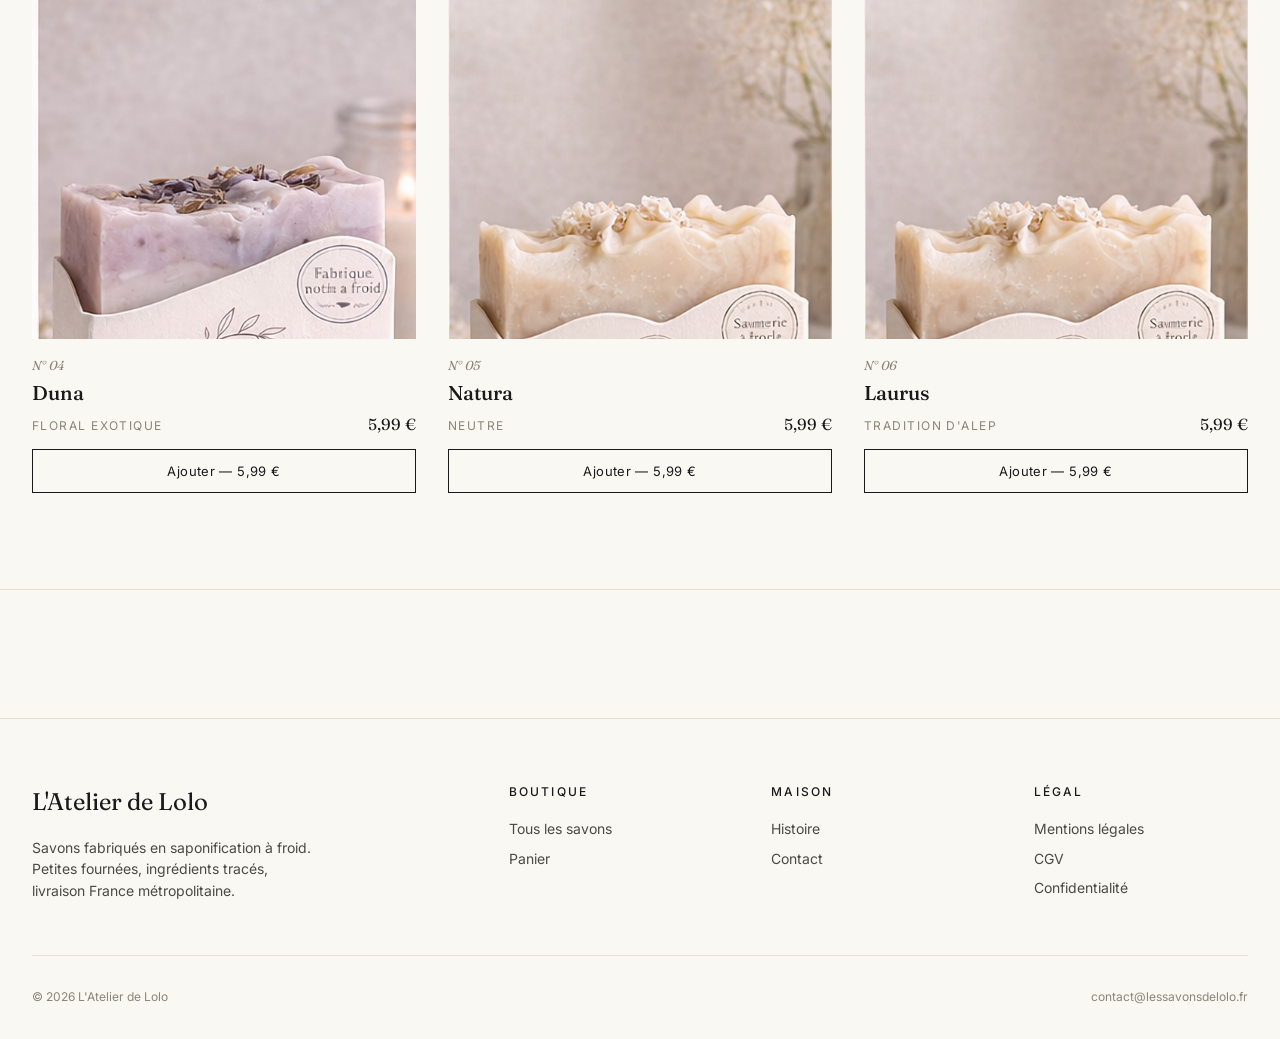
==== commit b7278bc0: "Offre simplifiée : 5,99 € unitaire, tous les 3 savons = 1 OFFERT Restructuration commerciale après r" ====
--- a/index.html
+++ b/index.html
@@ -11,7 +11,7 @@
     <link rel="preconnect" href="https://fonts.googleapis.com">
     <link rel="preconnect" href="https://fonts.gstatic.com" crossorigin>
     <link href="https://fonts.googleapis.com/css2?family=Fraunces:ital,wght@0,400;0,500;1,400&family=Inter:wght@400;500&display=swap" rel="stylesheet">
-    <link rel="stylesheet" href="css/style.css?v=10">
+    <link rel="stylesheet" href="css/style.css?v=11">
 </head>
 <body>
 
@@ -38,7 +38,7 @@
         <section class="hero">
             <div class="wrap hero__grid">
                 <div class="hero__text">
-                    <span class="hero__promo">Trio · le 3ᵉ savon offert</span>
+                    <span class="hero__promo">Tous les 3 savons : le 3ᵉ offert</span>
                     <h1 class="hero__title">Des savons<br>fabriqués <em>à froid</em>,<br>en petites fournées.</h1>
                     <p class="hero__sub">
                         Six savons, saponifiés à froid et surgras à 9 %. Pas d'huile de palme,
@@ -52,9 +52,9 @@
                 </div>
                 <figure class="hero__visual">
                     <img class="hero__photo" src="images/produits/agrumes.jpg" alt="Savon artisanal, packaging bandeau crème">
-                    <a class="hero__sticker" href="boutique.html" aria-label="Trio — le 3ᵉ savon offert pour 14,99 €">
+                    <a class="hero__sticker" href="boutique.html" aria-label="Le 3ᵉ savon offert — 3 savons pour 11,98 €">
                         <span class="hero__sticker-strip">Trio découverte</span>
-                        <span class="hero__sticker-price">14,99 €</span>
+                        <span class="hero__sticker-price">11,98 €</span>
                         <span class="hero__sticker-sub">les 3 savons<br><strong>+1 OFFERT</strong></span>
                     </a>
                     <figcaption class="hero__caption">
@@ -70,11 +70,11 @@
                 <div>
                     <span class="eyebrow">L'offre</span>
                     <h2>Plus on en prend,<br>moins c'est cher.</h2>
-                    <p>Chaque savon est à 6,99 €. Dès 3 savons, le 3ᵉ est offert. Dès 4, le prix tombe à 5,99 €/savon.</p>
+                    <p>Chaque savon est à 5,99 €. La règle est simple : <strong>tous les 3 savons achetés, le 3ᵉ est offert</strong>.</p>
                 </div>
                 <ul class="offer__tiers">
-                    <li><strong>Le trio</strong><span>14,99 €</span><small>3 savons · le 3ᵉ offert (≈ 6 € économisés)</small></li>
-                    <li><strong>Le coffret</strong><span>5,99 €/savon</span><small>dès 4 savons · économisez 1 € par savon</small></li>
+                    <li><strong>Le trio</strong><span>11,98 €</span><small>3 savons · le 3ᵉ OFFERT (économie 5,99 €)</small></li>
+                    <li><strong>Le coffret de 6</strong><span>23,96 €</span><small>2 savons OFFERTS · économie 11,98 €</small></li>
                     <li><strong>Livraison</strong><span>Offerte</span><small>dès 25 € d'achat</small></li>
                 </ul>
                 <a href="boutique.html" class="btn btn-primary arrow-right">Composer mon coffret</a>
@@ -194,9 +194,9 @@
         </div>
     </footer>
 
-    <script src="js/products.js?v=10"></script>
-    <script src="js/cart.js?v=10"></script>
-    <script src="js/main.js?v=10"></script>
+    <script src="js/products.js?v=11"></script>
+    <script src="js/cart.js?v=11"></script>
+    <script src="js/main.js?v=11"></script>
     <script>
         // Afficher les six savons sur l'accueil
         const container = document.getElementById('homeProducts');
@@ -214,7 +214,7 @@
                                 <span class="product__price">${LSL.formatPrice(p.price)}</span>
                             </div>
                         </a>
-                        <button class="product__add" data-add="${p.id}">Ajouter — 6,99 €</button>
+                        <button class="product__add" data-add="${p.id}">Ajouter — 5,99 €</button>
                     </article>
                 `).join('');
 
@@ -226,7 +226,7 @@
                 LSL.toast(`${prod.name} ajouté au panier`);
                 btn.classList.add('is-added');
                 btn.textContent = 'Ajouté ✓';
-                setTimeout(() => { btn.classList.remove('is-added'); btn.textContent = 'Ajouter — 6,99 €'; }, 1400);
+                setTimeout(() => { btn.classList.remove('is-added'); btn.textContent = 'Ajouter — 5,99 €'; }, 1400);
             });
         }
     </script>
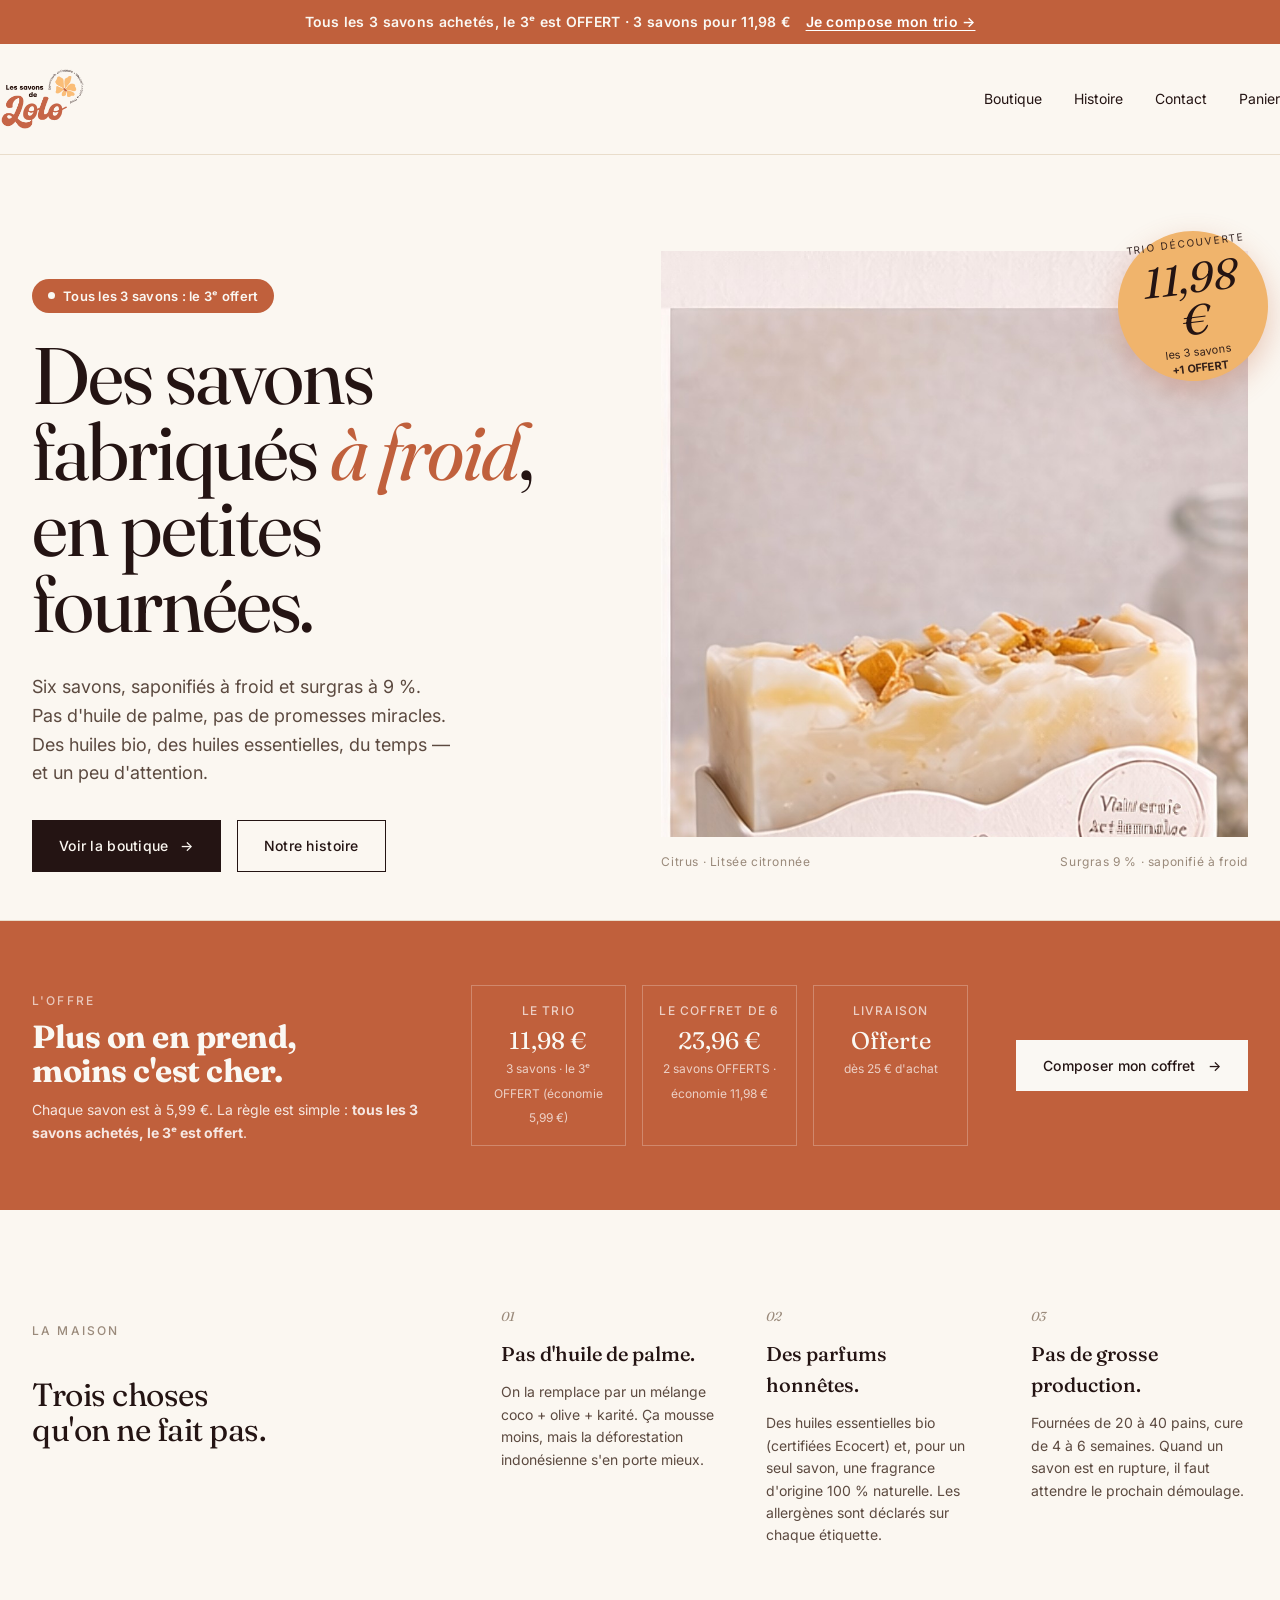
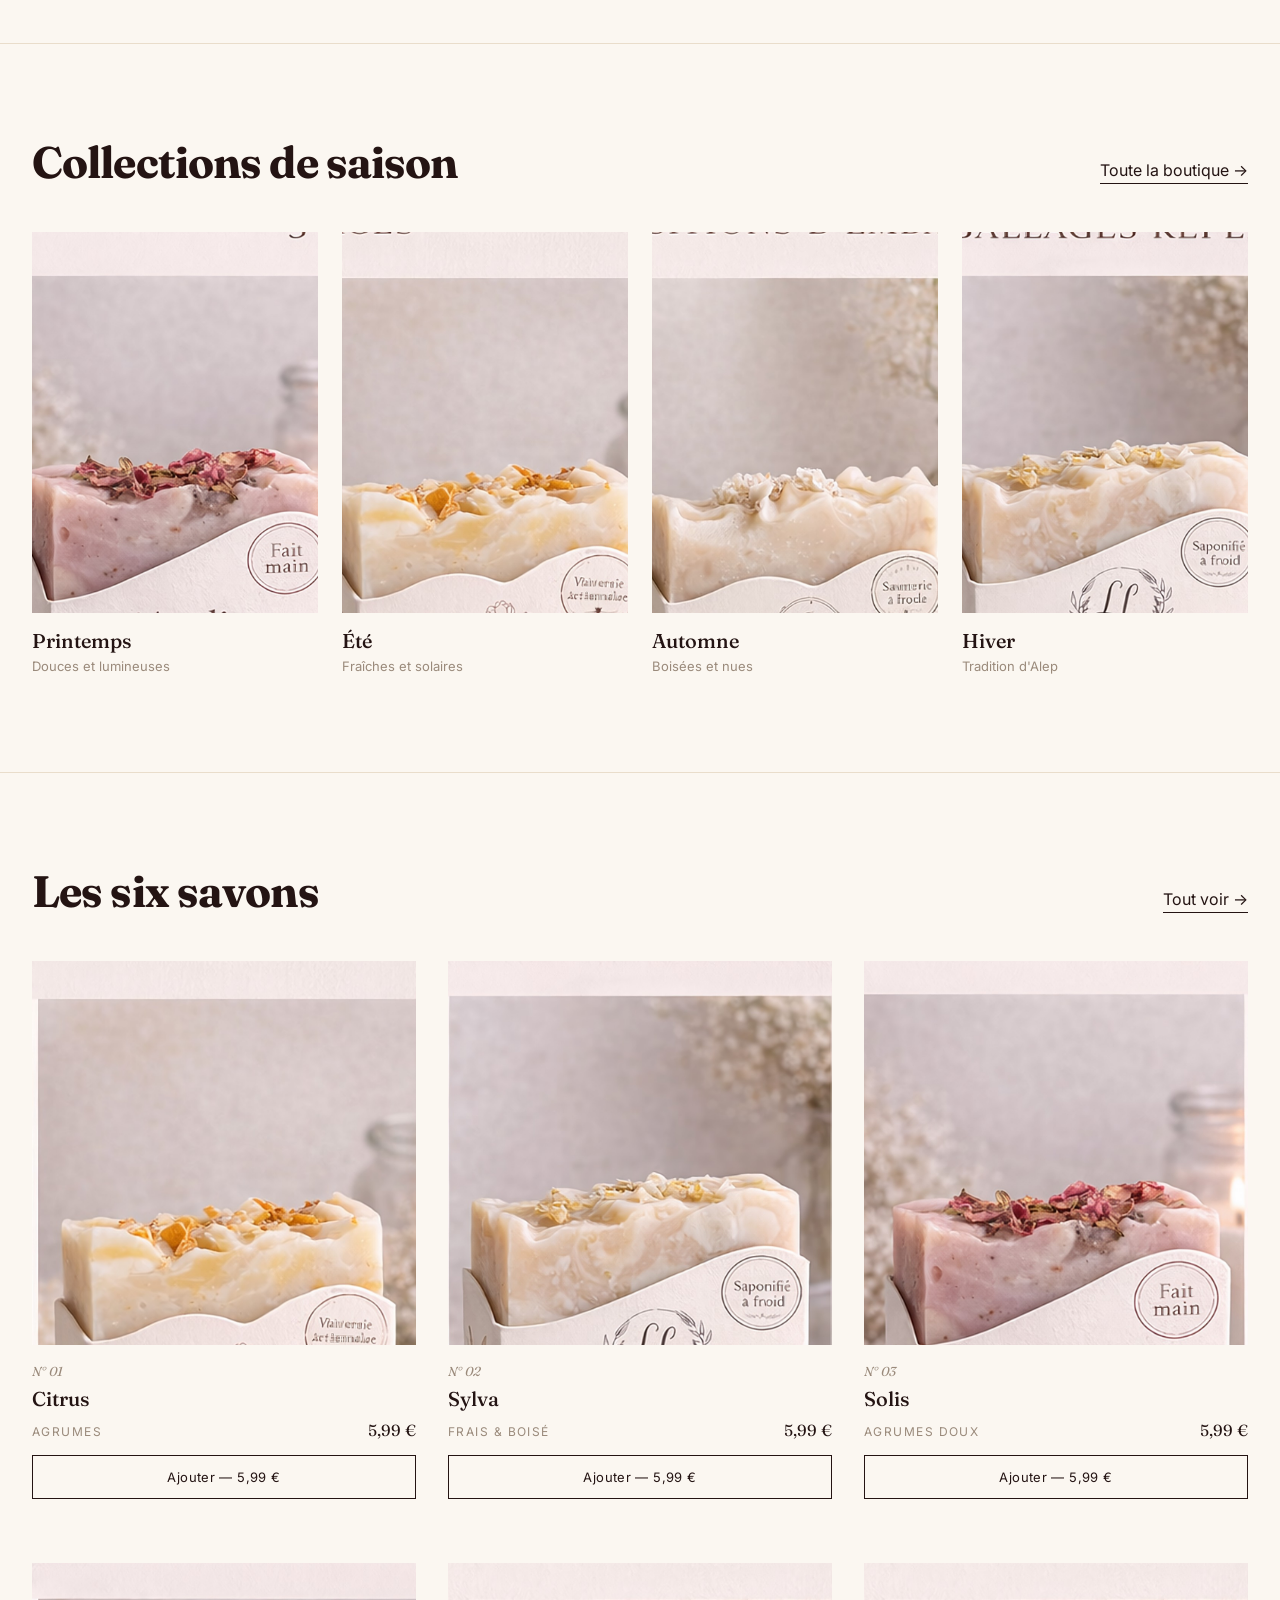
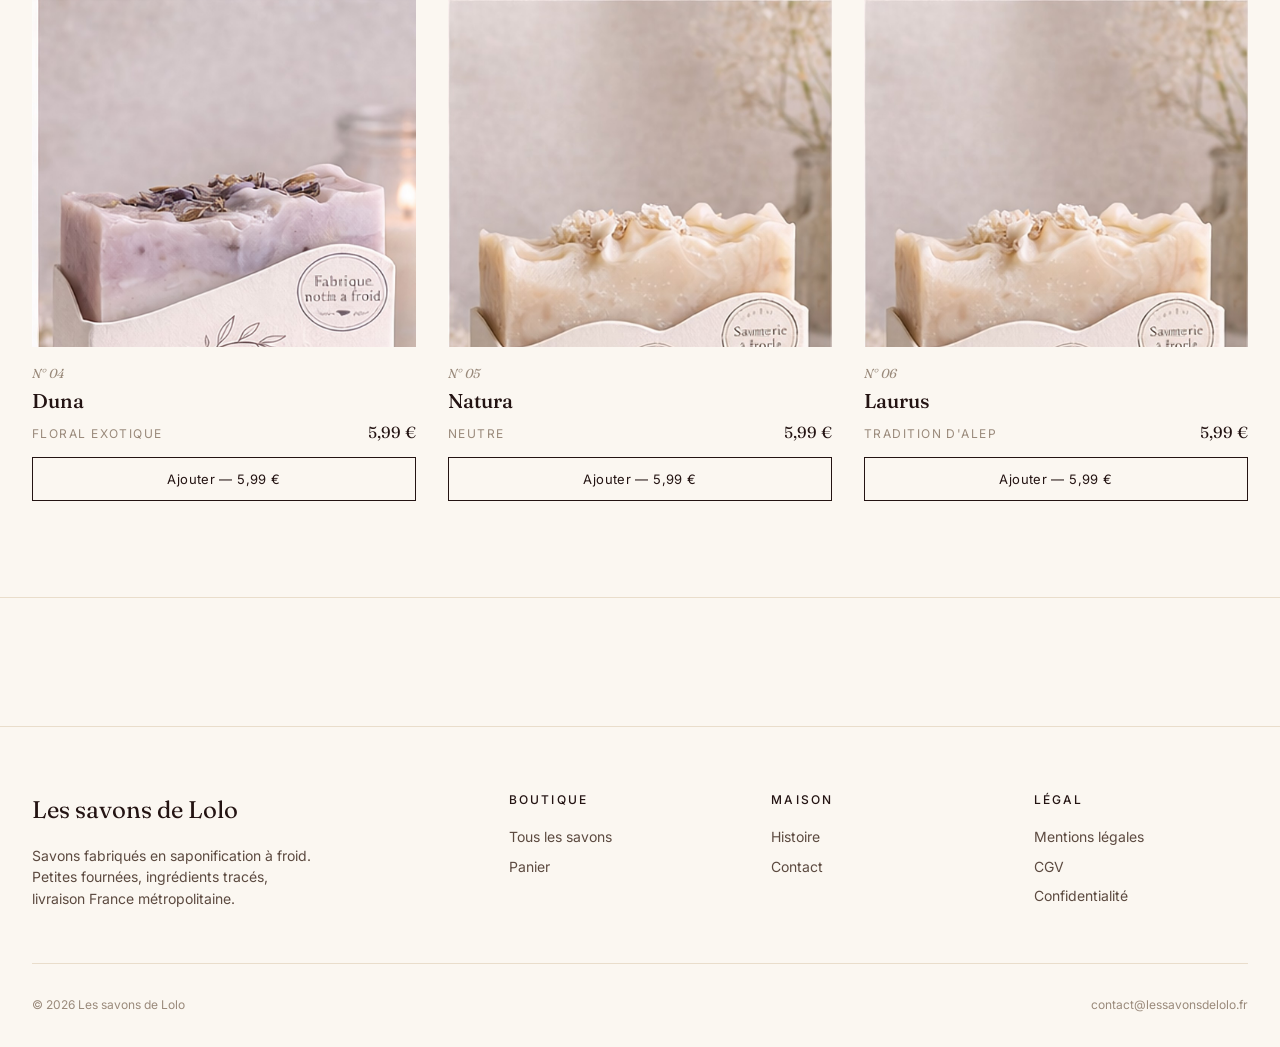
==== commit 83dc1bf3: "Nouvelle DA : logo « Les savons de Lolo » (terracotta + abricot) - Logo v2 détouré (fond blanc -> tr" ====
--- a/index.html
+++ b/index.html
@@ -6,18 +6,20 @@
     <meta http-equiv="Pragma" content="no-cache">
     <meta http-equiv="Expires" content="0">
     <meta name="viewport" content="width=device-width, initial-scale=1.0">
-    <title>L'Atelier de Lolo — Savons fabriqués à froid</title>
+    <title>Les savons de Lolo — Savons fabriqués à froid</title>
     <meta name="description" content="Savons artisanaux fabriqués en saponification à froid, en petites fournées. Ingrédients bio, sans huile de palme.">
     <link rel="preconnect" href="https://fonts.googleapis.com">
     <link rel="preconnect" href="https://fonts.gstatic.com" crossorigin>
     <link href="https://fonts.googleapis.com/css2?family=Fraunces:ital,wght@0,400;0,500;1,400&family=Inter:wght@400;500&display=swap" rel="stylesheet">
-    <link rel="stylesheet" href="css/style.css?v=11">
+    <link rel="icon" type="image/png" sizes="32x32" href="images/favicon-32.png">
+    <link rel="apple-touch-icon" href="images/favicon-180.png">
+    <link rel="stylesheet" href="css/style.css?v=12">
 </head>
 <body>
 
     <header class="site-header">
         <div class="wrap site-header__inner">
-            <a href="index.html" class="brand" aria-label="L'Atelier de Lolo, accueil"><img src="images/brand/logo-horizontal-rgba.png" alt="L'Atelier de Lolo — Savonnerie artisanale"></a>
+            <a href="index.html" class="brand" aria-label="Les savons de Lolo, accueil"><img src="images/logo-lolo-v2.png" alt="Les savons de Lolo — Savonnerie artisanale"></a>
 
             <nav class="main-nav" id="mainNav">
                 <a href="boutique.html">Boutique</a>
@@ -156,7 +158,7 @@
         <div class="wrap">
             <div class="site-footer__top">
                 <div>
-                    <div class="site-footer__brand">L'Atelier de Lolo</div>
+                    <div class="site-footer__brand">Les savons de Lolo</div>
                     <p class="site-footer__about">
                         Savons fabriqués en saponification à froid. Petites fournées,
                         ingrédients tracés, livraison France métropolitaine.
@@ -186,7 +188,7 @@
                 </div>
             </div>
             <div class="site-footer__bottom">
-                <span>© 2026 L'Atelier de Lolo</span>
+                <span>© 2026 Les savons de Lolo</span>
                 <div class="site-footer__legal">
                     <a href="mailto:contact@lessavonsdelolo.fr">contact@lessavonsdelolo.fr</a>
                 </div>
--- a/css/style.css
+++ b/css/style.css
@@ -4,19 +4,21 @@
    ============================================================ */
 
 :root {
-    /* Palette — tons crème + accent vert mousse profond */
-    --bg: #FAF8F3;
-    --bg-alt: #F1EDE3;
+    /* Palette — crème chaud + terracotta (logo) & abricot des pétales */
+    --bg: #FBF7F1;
+    --bg-alt: #F4EBDD;
     --bg-card: #FFFFFF;
-    --border: #E5E0D3;
-    --border-strong: #1A1A1A;
-
-    --ink: #1A1A1A;
-    --ink-soft: #4A4A45;
-    --ink-mute: #8A857A;
-
-    --accent: #4A5D3A;
-    --accent-soft: #6B7E5B;
+    --border: #E9DDCB;
+    --border-strong: #241413;
+
+    --ink: #241413;
+    --ink-soft: #5C4A40;
+    --ink-mute: #9A8A7B;
+
+    --accent: #C0603C;        /* terracotta — le « Lolo » du logo */
+    --accent-soft: #D5895F;   /* terracotta clair */
+    --accent-deep: #A24B2C;   /* terracotta foncé (hover appuyé) */
+    --accent-2: #F0B46C;      /* abricot — les pétales de la fleur */
 
     --danger: #A8442B;
 
@@ -200,12 +202,12 @@
     margin-top: 2px;
 }
 .brand img {
-    height: 54px;
+    height: 62px;
     width: auto;
     display: block;
 }
 @media (max-width: 560px) {
-    .brand img { height: 42px; }
+    .brand img { height: 46px; }
 }
 .main-nav {
     display: flex;
@@ -520,8 +522,8 @@
     width: 150px;
     height: 150px;
     border-radius: 50%;
-    background: var(--accent);
-    color: #FAF8F3;
+    background: var(--accent-2);
+    color: var(--ink);
     display: flex;
     flex-direction: column;
     align-items: center;
@@ -529,7 +531,7 @@
     text-align: center;
     padding: 12px;
     transform: rotate(-7deg);
-    box-shadow: 0 10px 28px rgba(74,93,58,0.28);
+    box-shadow: 0 10px 28px rgba(192,96,60,0.30);
     z-index: 4;
     transition: transform 0.3s ease;
 }
